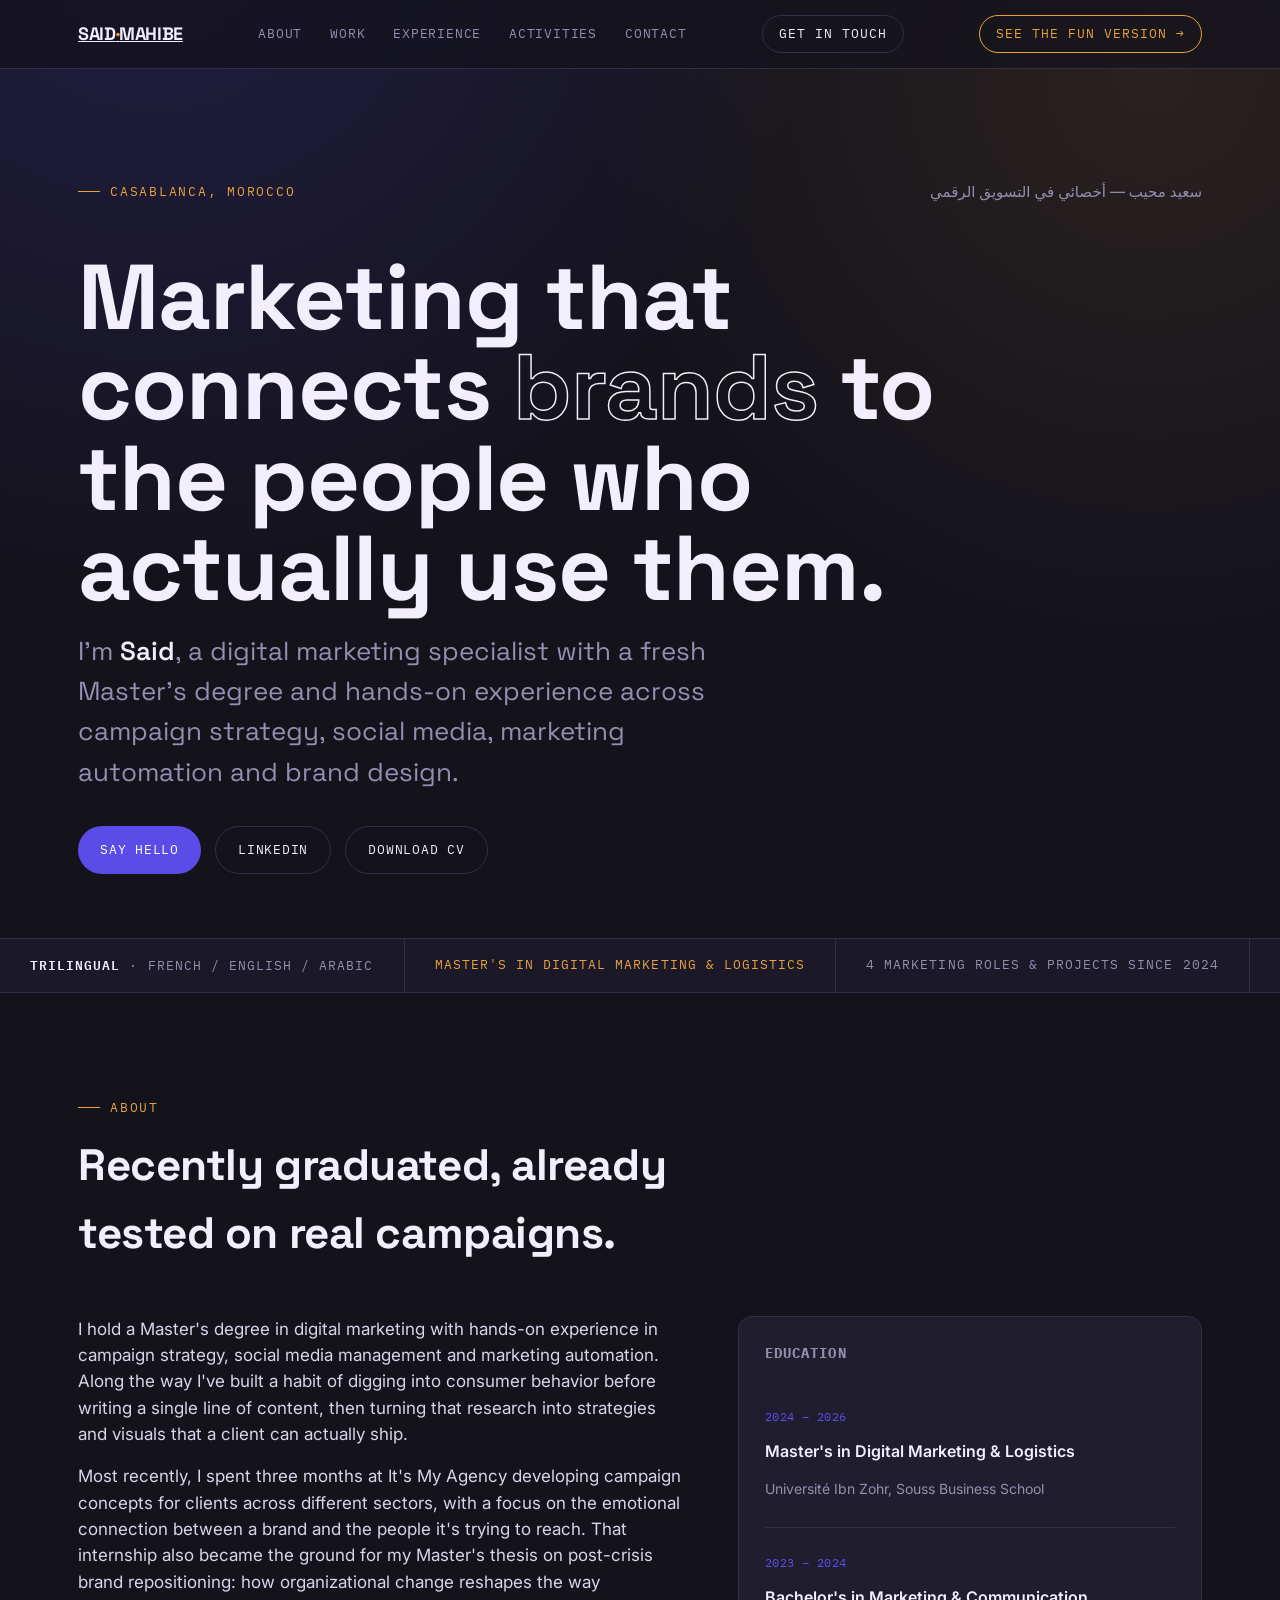
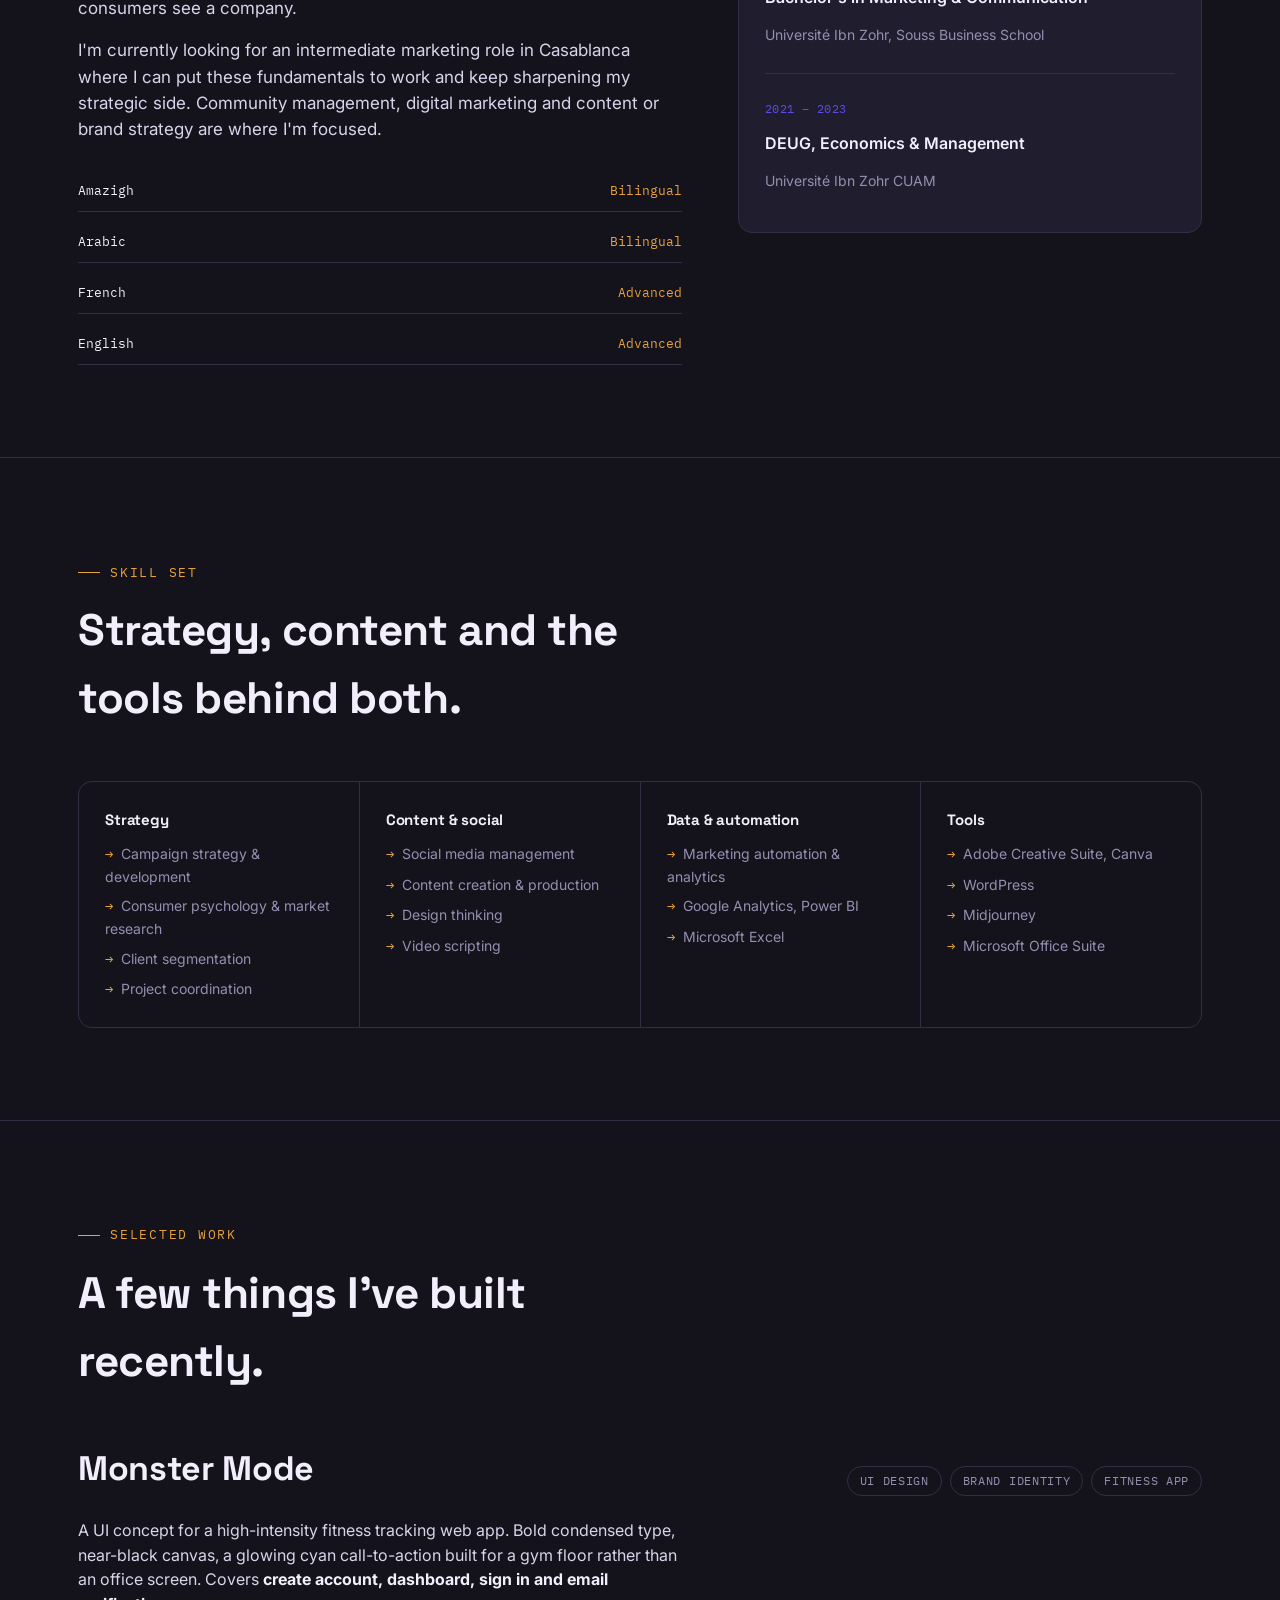
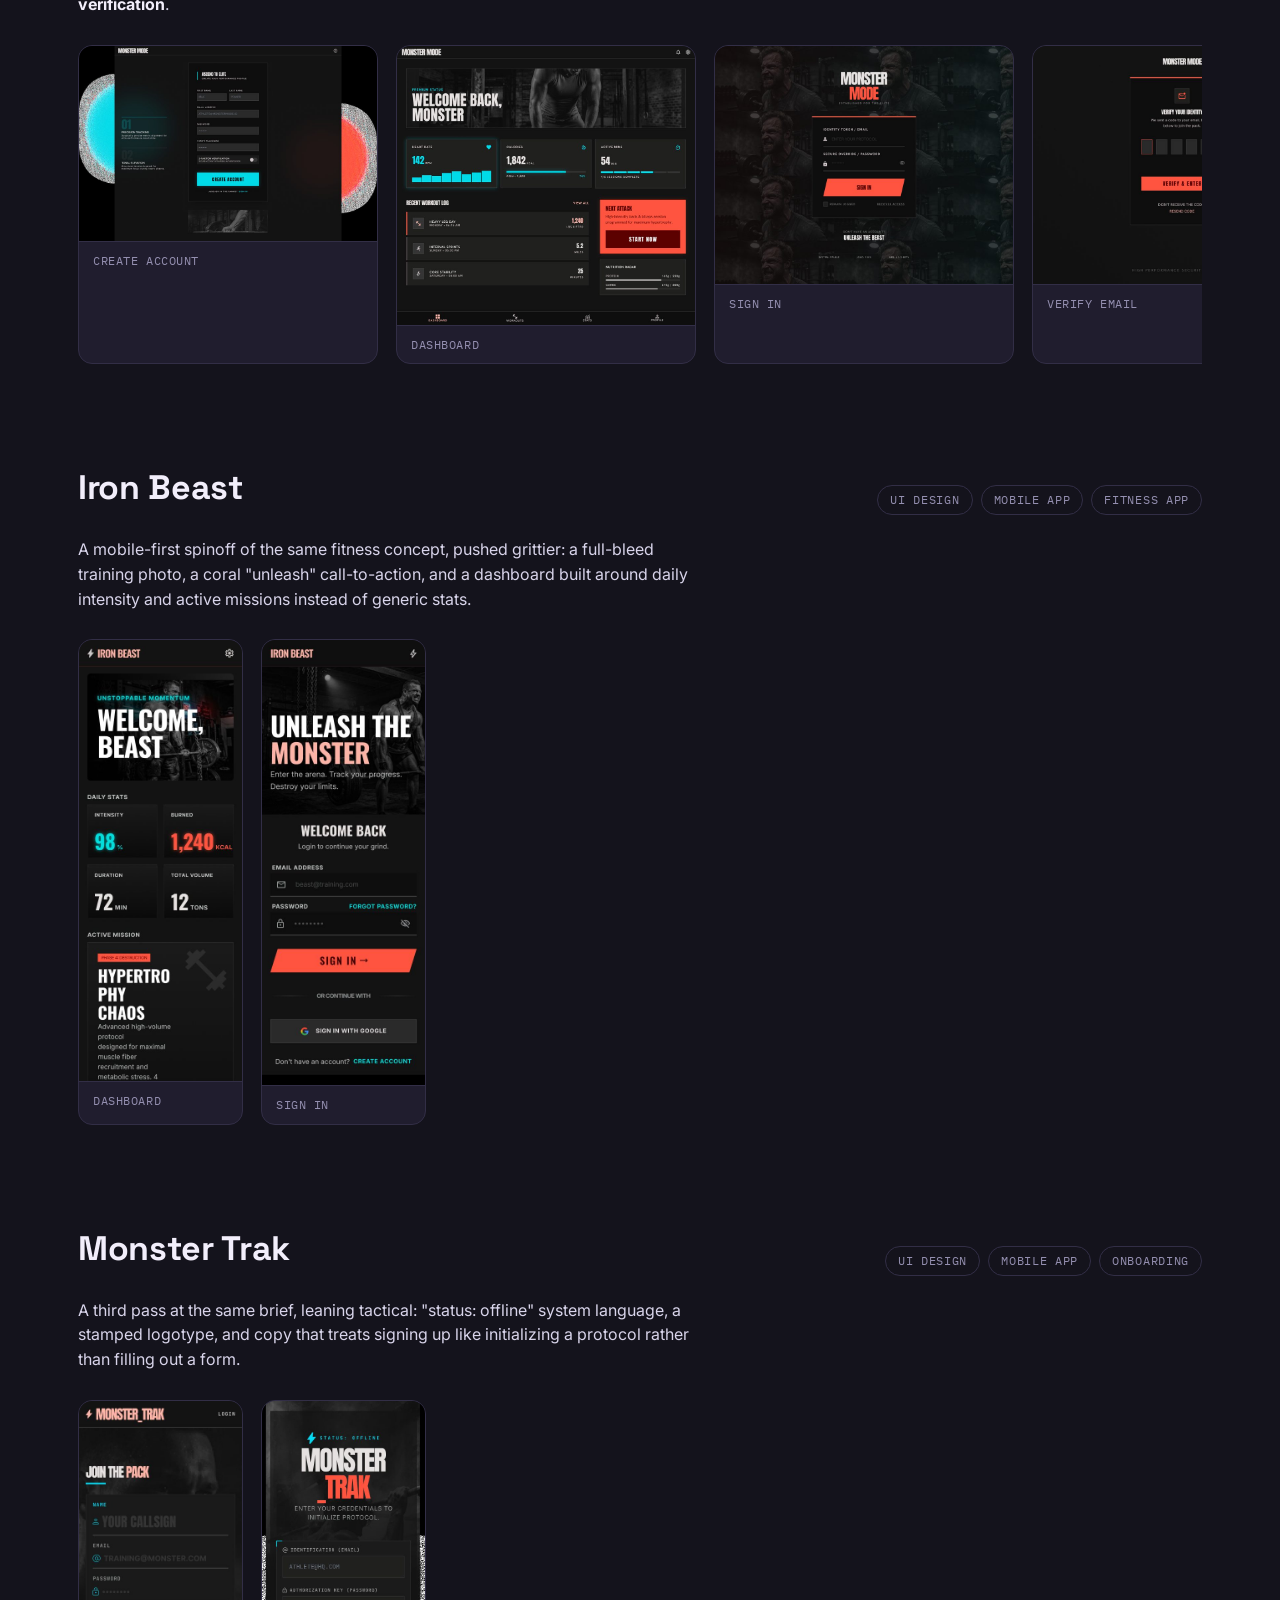
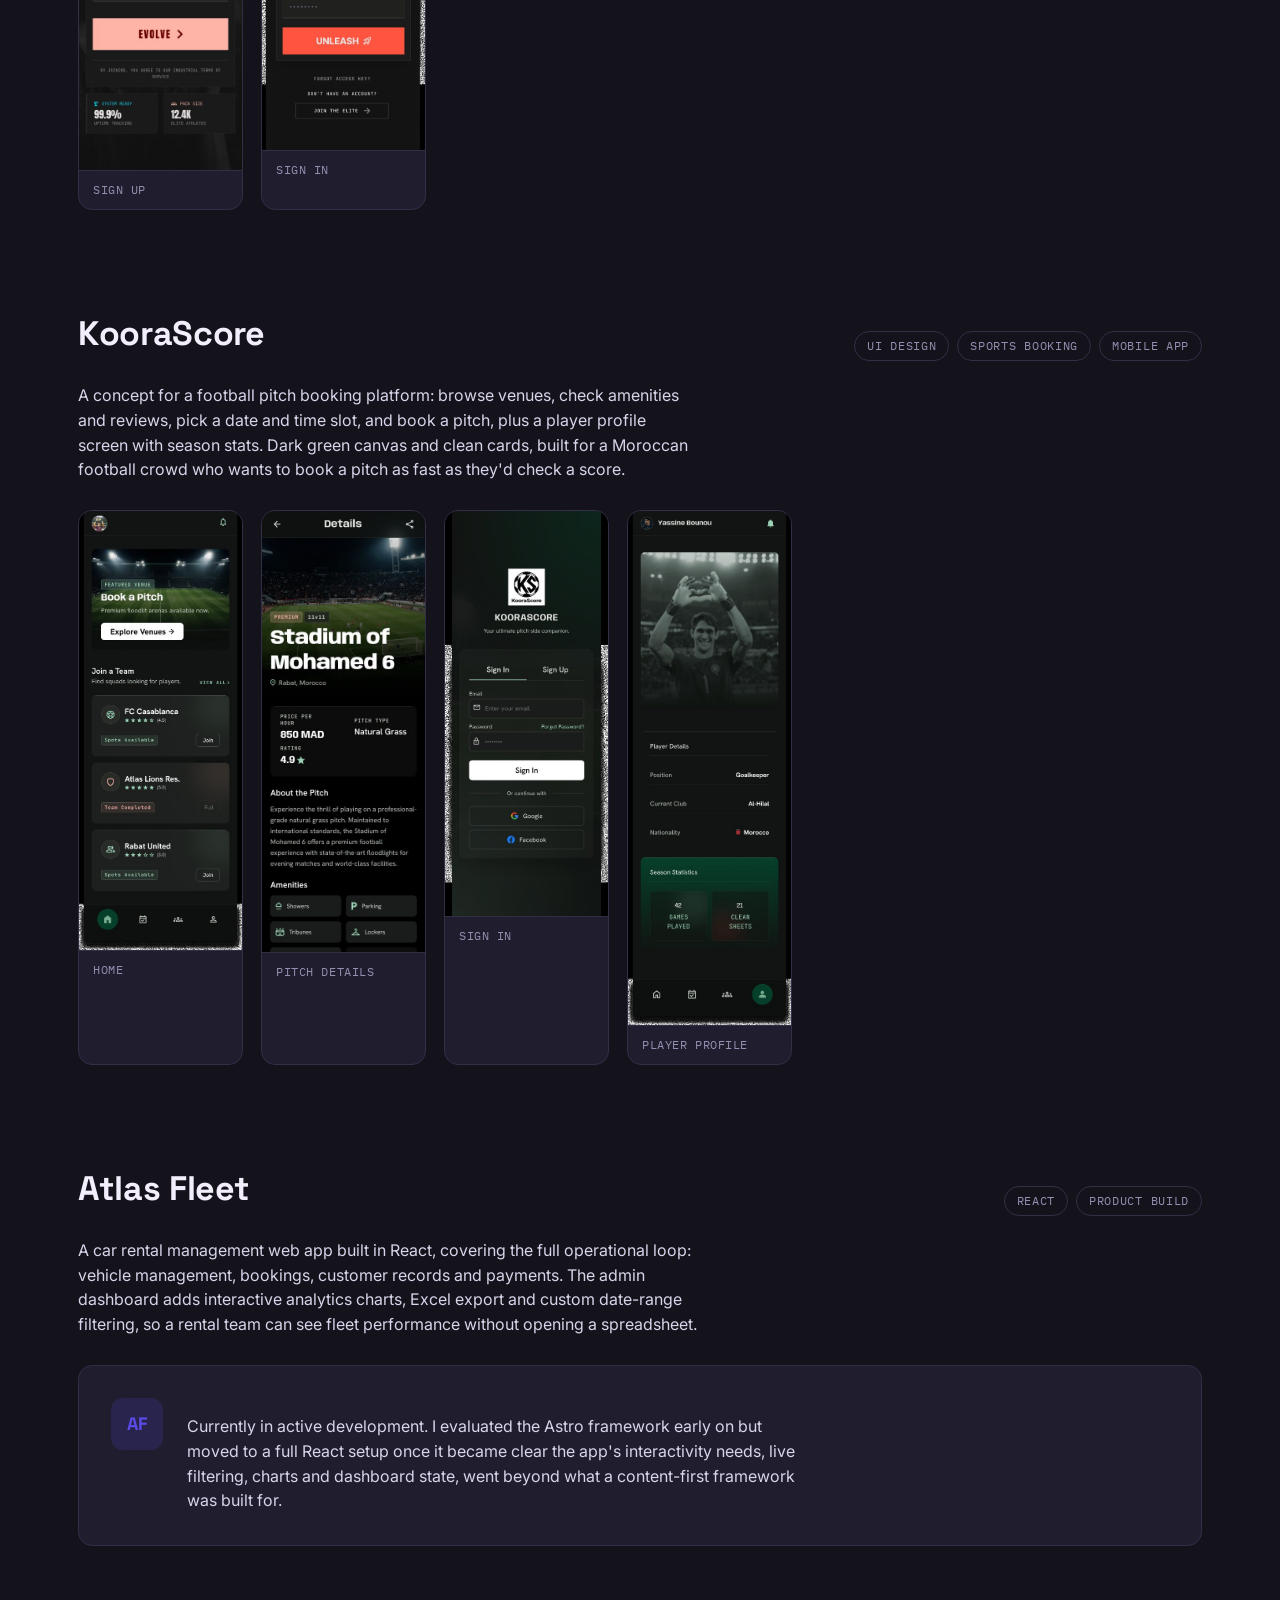
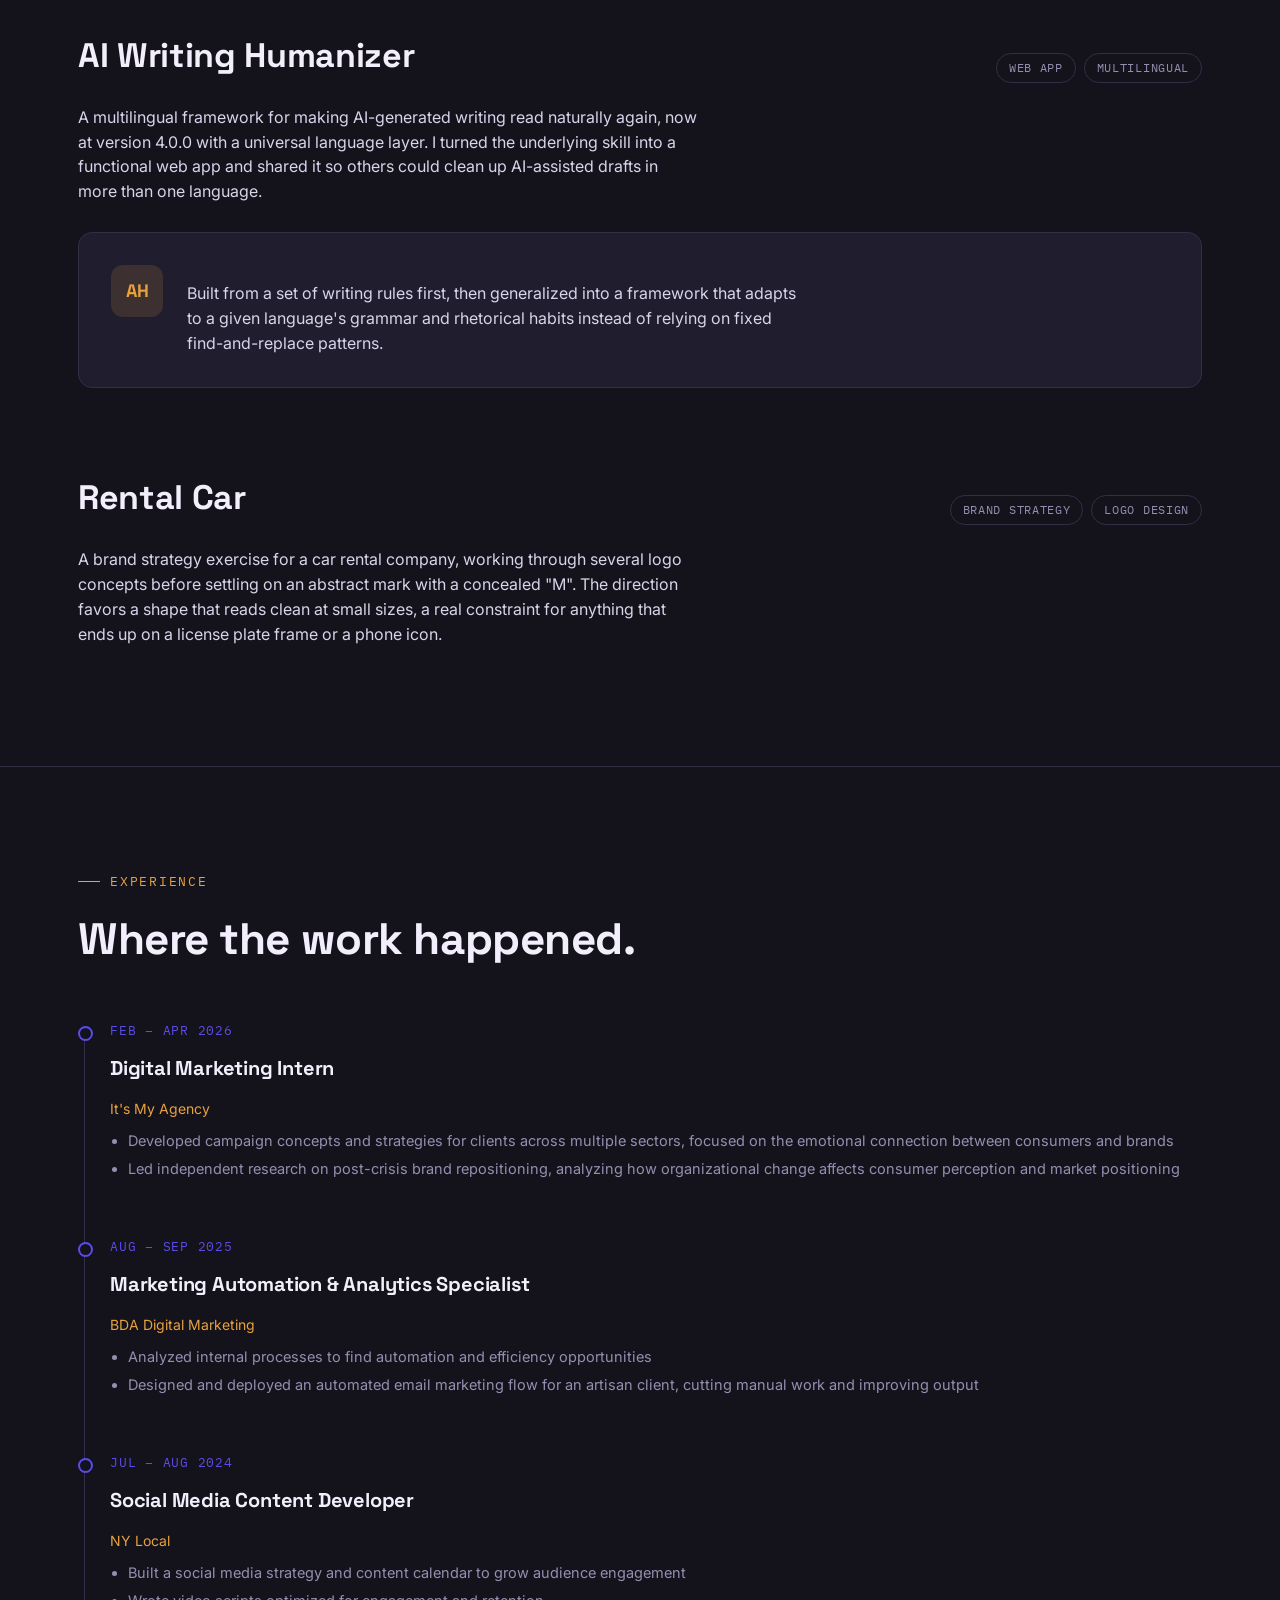
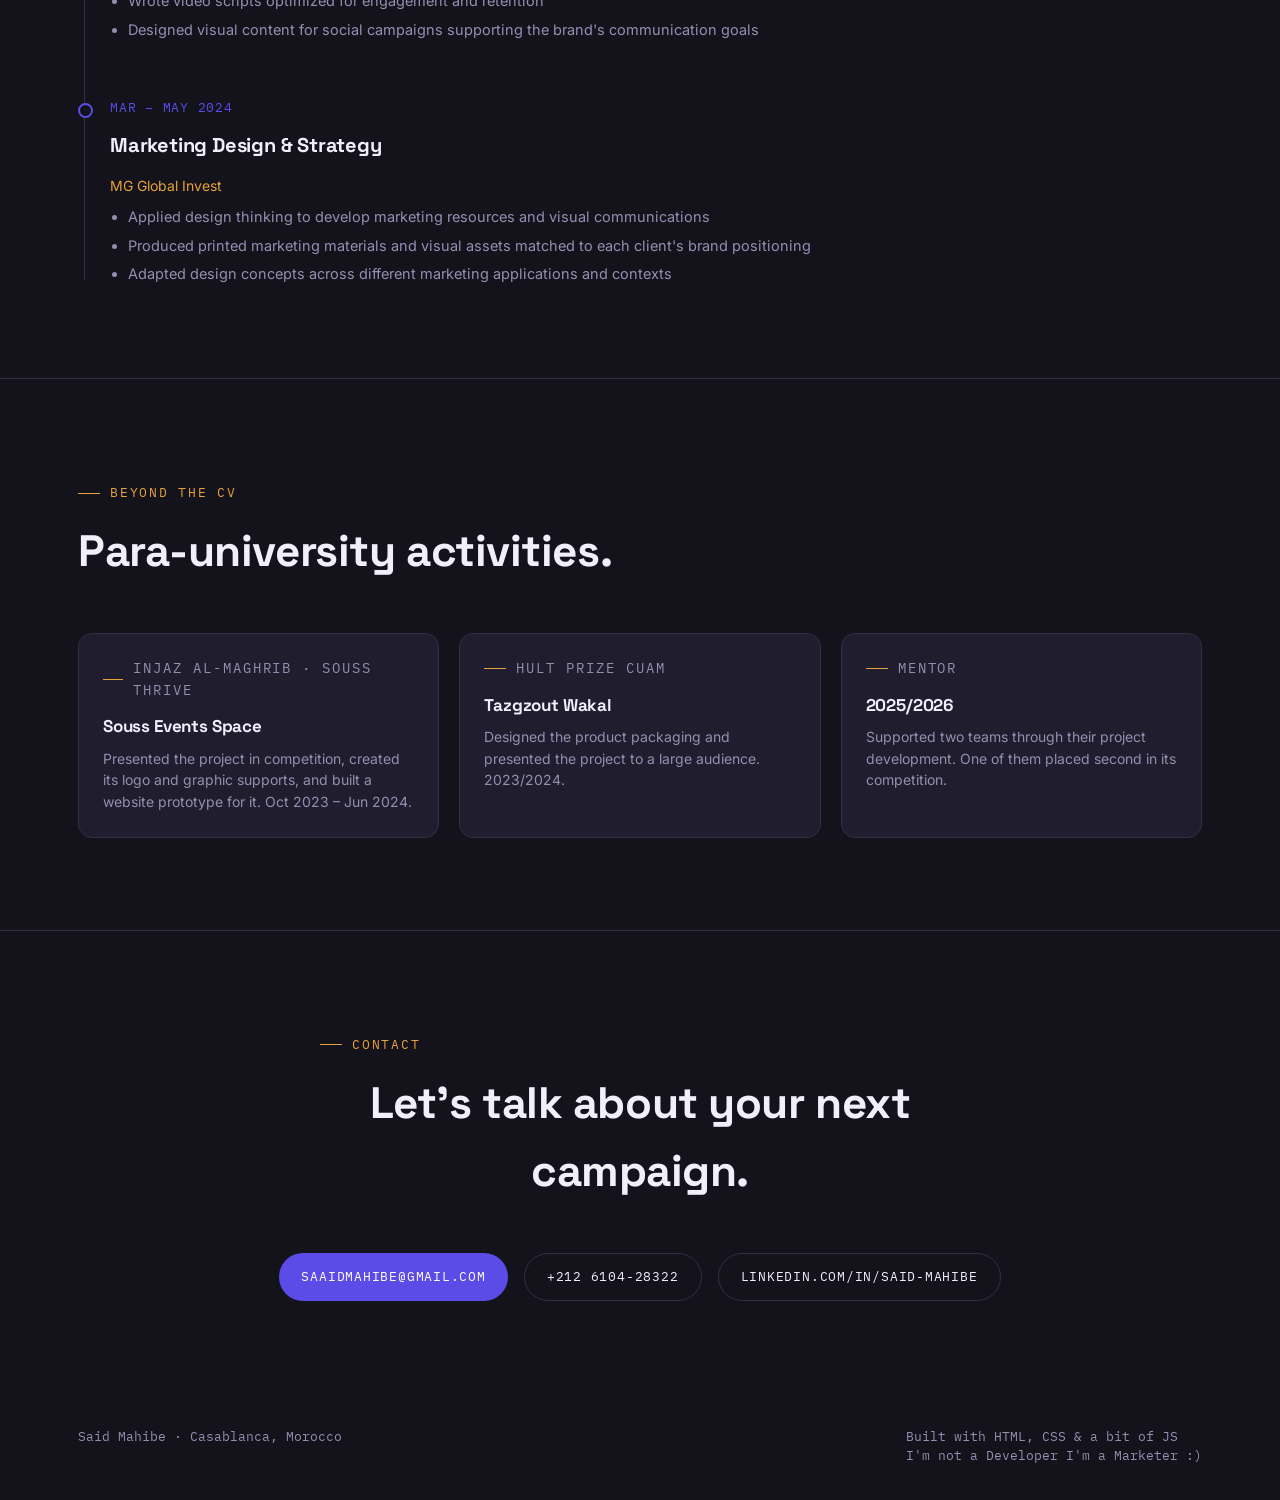
==== classic.html @ 46580983 "Add files via upload" ====
<!doctype html>
<html lang="en">
<head>
<meta charset="UTF-8" />
<meta name="viewport" content="width=device-width, initial-scale=1.0" />
<title>Said Mahibe — Digital Marketing Specialist</title>
<meta name="description" content="Portfolio of Said Mahibe, digital marketing specialist based in Casablanca, Morocco. Campaign strategy, social media, branding and UI design work." />
<link rel="preconnect" href="https://fonts.googleapis.com">
<link href="https://fonts.googleapis.com/css2?family=Space+Grotesk:wght@500;700&family=Inter:wght@400;500;600&family=IBM+Plex+Mono:wght@400;500&display=swap" rel="stylesheet">
<link rel="stylesheet" href="style.css" />
</head>
<body>

<nav class="nav">
  <div class="wrap">
    <a href="#top" class="nav-mark">SAID<span>·</span>MAHIBE</a>
    <ul class="nav-links">
      <li><a href="#about">About</a></li>
      <li><a href="#work">Work</a></li>
      <li><a href="#experience">Experience</a></li>
      <li><a href="#activities">Activities</a></li>
      <li><a href="#contact">Contact</a></li>
    </ul>
    <a class="nav-cta" href="mailto:saaidmahibe@gmail.com">Get in touch</a>
    <a class="nav-cta" href="index.html" style="border-color: var(--ochre); color: var(--ochre);">See the fun version →</a>
    <button class="nav-toggle" id="navToggle" aria-label="Toggle menu" aria-expanded="false">☰</button>
  </div>
  <ul class="nav-links-mobile" id="navMobile">
    <li><a href="#about">About</a></li>
    <li><a href="#work">Work</a></li>
    <li><a href="#experience">Experience</a></li>
    <li><a href="#activities">Activities</a></li>
    <li><a href="#contact">Contact</a></li>
    <li><a href="index.html">See the fun version →</a></li>
  </ul>
</nav>

<header class="hero" id="top">
  <div class="wrap">
    <div class="hero-eyebrow-row">
      <p class="eyebrow">Casablanca, Morocco</p>
      <p class="hero-arabic">سعيد محيب — أخصائي في التسويق الرقمي</p>
    </div>
    <h1>Marketing that connects <em>brands</em> to the people who actually use them.</h1>
    <p class="hero-role">I'm <strong>Said</strong>, a digital marketing specialist with a fresh Master's degree and hands-on experience across campaign strategy, social media, marketing automation and brand design.</p>
    <div class="hero-actions">
      <a class="btn btn-primary" href="mailto:saaidmahibe@gmail.com">Say hello</a>
      <a class="btn btn-ghost" href="https://linkedin.com/in/said-mahibe" target="_blank" rel="noopener">LinkedIn</a>
      <a class="btn btn-ghost" href="assets/CV said mahibe.pdf" target="_blank" rel="noopener">Download CV</a>
    </div>
  </div>
</header>

<div class="ticker" aria-hidden="true">
  <div class="ticker-track" id="tickerTrack">
    <span class="ticker-item"><b>Trilingual</b> · French / English / Arabic</span>
    <span class="ticker-item accent">Master's in Digital Marketing &amp; Logistics</span>
    <span class="ticker-item">4 marketing roles &amp; projects since 2024</span>
    <span class="ticker-item accent">Google Analytics · Power BI · Excel</span>
    <span class="ticker-item">Adobe Creative Suite · Canva · WordPress · Midjourney</span>
    <span class="ticker-item accent">Open to Community Manager &amp; Digital Marketing roles</span>
  </div>
</div>

<main>

  <section id="about">
    <div class="wrap">
      <div class="section-head">
        <p class="eyebrow">About</p>
        <h2>Recently graduated, already tested on real campaigns.</h2>
      </div>
      <div class="about-grid">
        <div class="about-text">
          <p>I hold a Master's degree in digital marketing with hands-on experience in campaign strategy, social media management and marketing automation. Along the way I've built a habit of digging into consumer behavior before writing a single line of content, then turning that research into strategies and visuals that a client can actually ship.</p>
          <p>Most recently, I spent three months at It's My Agency developing campaign concepts for clients across different sectors, with a focus on the emotional connection between a brand and the people it's trying to reach. That internship also became the ground for my Master's thesis on post-crisis brand repositioning: how organizational change reshapes the way consumers see a company.</p>
          <p>I'm currently looking for an intermediate marketing role in Casablanca where I can put these fundamentals to work and keep sharpening my strategic side. Community management, digital marketing and content or brand strategy are where I'm focused.</p>
          <ul class="lang-list">
            <li><span>Amazigh</span><span>Bilingual</span></li>
            <li><span>Arabic</span><span>Bilingual</span></li>
            <li><span>French</span><span>Advanced</span></li>
            <li><span>English</span><span>Advanced</span></li>
          </ul>
        </div>
        <div class="info-card">
          <h3>Education</h3>
          <div class="edu-item">
            <p class="edu-year">2024 – 2026</p>
            <p class="edu-degree">Master's in Digital Marketing &amp; Logistics</p>
            <p class="edu-school">Université Ibn Zohr, Souss Business School</p>
          </div>
          <div class="edu-item">
            <p class="edu-year">2023 – 2024</p>
            <p class="edu-degree">Bachelor's in Marketing &amp; Communication</p>
            <p class="edu-school">Université Ibn Zohr, Souss Business School</p>
          </div>
          <div class="edu-item">
            <p class="edu-year">2021 – 2023</p>
            <p class="edu-degree">DEUG, Economics &amp; Management</p>
            <p class="edu-school">Université Ibn Zohr CUAM</p>
          </div>
        </div>
      </div>
    </div>
  </section>

  <section id="skills">
    <div class="wrap">
      <div class="section-head">
        <p class="eyebrow">Skill set</p>
        <h2>Strategy, content and the tools behind both.</h2>
      </div>
      <div class="skills-grid">
        <div class="skill-card">
          <h3>Strategy</h3>
          <ul>
            <li>Campaign strategy &amp; development</li>
            <li>Consumer psychology &amp; market research</li>
            <li>Client segmentation</li>
            <li>Project coordination</li>
          </ul>
        </div>
        <div class="skill-card">
          <h3>Content &amp; social</h3>
          <ul>
            <li>Social media management</li>
            <li>Content creation &amp; production</li>
            <li>Design thinking</li>
            <li>Video scripting</li>
          </ul>
        </div>
        <div class="skill-card">
          <h3>Data &amp; automation</h3>
          <ul>
            <li>Marketing automation &amp; analytics</li>
            <li>Google Analytics, Power BI</li>
            <li>Microsoft Excel</li>
          </ul>
        </div>
        <div class="skill-card">
          <h3>Tools</h3>
          <ul>
            <li>Adobe Creative Suite, Canva</li>
            <li>WordPress</li>
            <li>Midjourney</li>
            <li>Microsoft Office Suite</li>
          </ul>
        </div>
      </div>
    </div>
  </section>

  <section id="work">
    <div class="wrap">
      <div class="section-head">
        <p class="eyebrow">Selected work</p>
        <h2>A few things I've built recently.</h2>
      </div>

      <div class="project">
        <div class="project-head">
          <h3 class="project-title">Monster Mode</h3>
          <div class="project-tags">
            <span class="tag">UI Design</span>
            <span class="tag">Brand Identity</span>
            <span class="tag">Fitness App</span>
          </div>
        </div>
        <p class="project-desc">A UI concept for a high-intensity fitness tracking web app. Bold condensed type, near-black canvas, a glowing cyan call-to-action built for a gym floor rather than an office screen. Covers <strong>create account, dashboard, sign in and email verification</strong>.</p>
        <div class="gallery">
          <figure class="desktop">
            <img src="assets/projects/monster-mode-create-account.jpg" alt="Monster Mode create account screen with a two-column form and cyan call-to-action button" loading="lazy" />
            <figcaption>Create account</figcaption>
          </figure>
          <figure class="desktop">
            <img src="assets/projects/monster-mode-dashboard.jpg" alt="Monster Mode dashboard with heart rate, calories and workout log widgets" loading="lazy" />
            <figcaption>Dashboard</figcaption>
          </figure>
          <figure class="desktop">
            <img src="assets/projects/monster-mode-sign-in.jpg" alt="Monster Mode sign in screen with a repeated portrait background and coral button" loading="lazy" />
            <figcaption>Sign in</figcaption>
          </figure>
          <figure class="desktop">
            <img src="assets/projects/monster-mode-verify-email.jpg" alt="Monster Mode email verification screen with a six digit code input" loading="lazy" />
            <figcaption>Verify email</figcaption>
          </figure>
        </div>
      </div>

      <div class="project">
        <div class="project-head">
          <h3 class="project-title">Iron Beast</h3>
          <div class="project-tags">
            <span class="tag">UI Design</span>
            <span class="tag">Mobile App</span>
            <span class="tag">Fitness App</span>
          </div>
        </div>
        <p class="project-desc">A mobile-first spinoff of the same fitness concept, pushed grittier: a full-bleed training photo, a coral "unleash" call-to-action, and a dashboard built around daily intensity and active missions instead of generic stats.</p>
        <div class="gallery">
          <figure class="mobile">
            <img src="assets/projects/iron-beast-dashboard.jpg" alt="Iron Beast mobile dashboard with daily stats and an active mission card" loading="lazy" />
            <figcaption>Dashboard</figcaption>
          </figure>
          <figure class="mobile">
            <img src="assets/projects/iron-beast-sign-in.jpg" alt="Iron Beast mobile sign in screen with a hero image and sign in with Google option" loading="lazy" />
            <figcaption>Sign in</figcaption>
          </figure>
        </div>
      </div>

      <div class="project">
        <div class="project-head">
          <h3 class="project-title">Monster Trak</h3>
          <div class="project-tags">
            <span class="tag">UI Design</span>
            <span class="tag">Mobile App</span>
            <span class="tag">Onboarding</span>
          </div>
        </div>
        <p class="project-desc">A third pass at the same brief, leaning tactical: "status: offline" system language, a stamped logotype, and copy that treats signing up like initializing a protocol rather than filling out a form.</p>
        <div class="gallery">
          <figure class="mobile">
            <img src="assets/projects/monster-trak-sign-up.jpg" alt="Monster Trak mobile sign up screen titled Join the Pack" loading="lazy" />
            <figcaption>Sign up</figcaption>
          </figure>
          <figure class="mobile">
            <img src="assets/projects/monster-trak-sign-in.jpg" alt="Monster Trak mobile sign in screen with a status offline label" loading="lazy" />
            <figcaption>Sign in</figcaption>
          </figure>
        </div>
      </div>

      <div class="project">
        <div class="project-head">
          <h3 class="project-title">KooraScore</h3>
          <div class="project-tags">
            <span class="tag">UI Design</span>
            <span class="tag">Sports Booking</span>
            <span class="tag">Mobile App</span>
          </div>
        </div>
        <p class="project-desc">A concept for a football pitch booking platform: browse venues, check amenities and reviews, pick a date and time slot, and book a pitch, plus a player profile screen with season stats. Dark green canvas and clean cards, built for a Moroccan football crowd who wants to book a pitch as fast as they'd check a score.</p>
        <div class="gallery">
          <figure class="mobile">
            <img src="assets/projects/koorascore-home.jpg" alt="KooraScore home screen with a featured venue banner and a list of teams to join" loading="lazy" />
            <figcaption>Home</figcaption>
          </figure>
          <figure class="mobile">
            <img src="assets/projects/koorascore-pitch-details.jpg" alt="KooraScore pitch details screen with amenities, time slots and player reviews" loading="lazy" />
            <figcaption>Pitch details</figcaption>
          </figure>
          <figure class="mobile">
            <img src="assets/projects/koorascore-sign-in.jpg" alt="KooraScore sign in screen with email, password and social login options" loading="lazy" />
            <figcaption>Sign in</figcaption>
          </figure>
          <figure class="mobile">
            <img src="assets/projects/koorascore-profile.jpg" alt="KooraScore player profile screen for Yassine Bounou with season statistics" loading="lazy" />
            <figcaption>Player profile</figcaption>
          </figure>
        </div>
      </div>

      <div class="project">
        <div class="project-head">
          <h3 class="project-title">Atlas Fleet</h3>
          <div class="project-tags">
            <span class="tag">React</span>
            <span class="tag">Product Build</span>
          </div>
        </div>
        <p class="project-desc">A car rental management web app built in React, covering the full operational loop: vehicle management, bookings, customer records and payments. The admin dashboard adds interactive analytics charts, Excel export and custom date-range filtering, so a rental team can see fleet performance without opening a spreadsheet.</p>
        <div class="project-simple">
          <div class="glyph" style="background: var(--blue-soft); color: var(--blue);">AF</div>
          <div>
            <p class="project-desc" style="margin-bottom: 0;">Currently in active development. I evaluated the Astro framework early on but moved to a full React setup once it became clear the app's interactivity needs, live filtering, charts and dashboard state, went beyond what a content-first framework was built for.</p>
          </div>
        </div>
      </div>

      <div class="project">
        <div class="project-head">
          <h3 class="project-title">AI Writing Humanizer</h3>
          <div class="project-tags">
            <span class="tag">Web App</span>
            <span class="tag">Multilingual</span>
          </div>
        </div>
        <p class="project-desc">A multilingual framework for making AI-generated writing read naturally again, now at version 4.0.0 with a universal language layer. I turned the underlying skill into a functional web app and shared it so others could clean up AI-assisted drafts in more than one language.</p>
        <div class="project-simple">
          <div class="glyph" style="background: var(--ochre-soft); color: var(--ochre);">AH</div>
          <div>
            <p class="project-desc" style="margin-bottom: 0;">Built from a set of writing rules first, then generalized into a framework that adapts to a given language's grammar and rhetorical habits instead of relying on fixed find-and-replace patterns.</p>
          </div>
        </div>
      </div>

      <div class="project">
        <div class="project-head">
          <h3 class="project-title">Rental Car</h3>
          <div class="project-tags">
            <span class="tag">Brand Strategy</span>
            <span class="tag">Logo Design</span>
          </div>
        </div>
        <p class="project-desc">A brand strategy exercise for a car rental company, working through several logo concepts before settling on an abstract mark with a concealed "M". The direction favors a shape that reads clean at small sizes, a real constraint for anything that ends up on a license plate frame or a phone icon.</p>
      </div>

    </div>
  </section>

  <section id="experience">
    <div class="wrap">
      <div class="section-head">
        <p class="eyebrow">Experience</p>
        <h2>Where the work happened.</h2>
      </div>
      <div class="timeline">

        <div class="timeline-item">
          <p class="timeline-date">Feb – Apr 2026</p>
          <h3 class="timeline-role">Digital Marketing Intern</h3>
          <p class="timeline-org">It's My Agency</p>
          <ul>
            <li>Developed campaign concepts and strategies for clients across multiple sectors, focused on the emotional connection between consumers and brands</li>
            <li>Led independent research on post-crisis brand repositioning, analyzing how organizational change affects consumer perception and market positioning</li>
          </ul>
        </div>

        <div class="timeline-item">
          <p class="timeline-date">Aug – Sep 2025</p>
          <h3 class="timeline-role">Marketing Automation &amp; Analytics Specialist</h3>
          <p class="timeline-org">BDA Digital Marketing</p>
          <ul>
            <li>Analyzed internal processes to find automation and efficiency opportunities</li>
            <li>Designed and deployed an automated email marketing flow for an artisan client, cutting manual work and improving output</li>
          </ul>
        </div>

        <div class="timeline-item">
          <p class="timeline-date">Jul – Aug 2024</p>
          <h3 class="timeline-role">Social Media Content Developer</h3>
          <p class="timeline-org">NY Local</p>
          <ul>
            <li>Built a social media strategy and content calendar to grow audience engagement</li>
            <li>Wrote video scripts optimized for engagement and retention</li>
            <li>Designed visual content for social campaigns supporting the brand's communication goals</li>
          </ul>
        </div>

        <div class="timeline-item">
          <p class="timeline-date">Mar – May 2024</p>
          <h3 class="timeline-role">Marketing Design &amp; Strategy</h3>
          <p class="timeline-org">MG Global Invest</p>
          <ul>
            <li>Applied design thinking to develop marketing resources and visual communications</li>
            <li>Produced printed marketing materials and visual assets matched to each client's brand positioning</li>
            <li>Adapted design concepts across different marketing applications and contexts</li>
          </ul>
        </div>

      </div>
    </div>
  </section>

  <section id="activities">
    <div class="wrap">
      <div class="section-head">
        <p class="eyebrow">Beyond the CV</p>
        <h2>Para-university activities.</h2>
      </div>
      <div class="activity-grid">
        <div class="activity-card">
          <p class="eyebrow">INJAZ Al-Maghrib · Souss Thrive</p>
          <h3>Souss Events Space</h3>
          <p>Presented the project in competition, created its logo and graphic supports, and built a website prototype for it. Oct 2023 – Jun 2024.</p>
        </div>
        <div class="activity-card">
          <p class="eyebrow">Hult Prize CUAM</p>
          <h3>Tazgzout Wakal</h3>
          <p>Designed the product packaging and presented the project to a large audience. 2023/2024.</p>
        </div>
        <div class="activity-card">
          <p class="eyebrow">Mentor</p>
          <h3>2025/2026</h3>
          <p>Supported two teams through their project development. One of them placed second in its competition.</p>
        </div>
      </div>
    </div>
  </section>

  <section id="contact" class="contact">
    <div class="wrap">
      <div class="section-head">
        <p class="eyebrow">Contact</p>
        <h2>Let's talk about your next campaign.</h2>
      </div>
      <div class="contact-links">
        <a class="btn btn-primary" href="mailto:saaidmahibe@gmail.com">saaidmahibe@gmail.com</a>
        <a class="btn btn-ghost" href="tel:+212610428322">+212 6104-28322</a>
        <a class="btn btn-ghost" href="https://linkedin.com/in/said-mahibe" target="_blank" rel="noopener">linkedin.com/in/said-mahibe</a>
      </div>
    </div>
  </section>

</main>

<footer>
  <div class="wrap" style="display:flex; justify-content:space-between; flex-wrap:wrap; gap:10px; width:100%;">
    <span>Said Mahibe · Casablanca, Morocco</span>
    <span>Built with HTML, CSS &amp; a bit of JS <br> I'm not a Developer I'm a Marketer :)</span>
  </div>
</footer>

<script src="script.js"></script>
</body>
</html>
---- style.css ----
/* ============================================================
   Said Mahibe — Portfolio
   Design tokens: ink background, Majorelle-blue + ochre accents,
   Space Grotesk display / Inter body / IBM Plex Mono utility
   ============================================================ */

:root {
  --ink: #14131c;
  --ink-soft: #1b1928;
  --surface: #201d2e;
  --surface-line: #322e46;
  --paper: #f2eefb;
  --muted: #948fb0;
  --blue: #5b4ce8;
  --blue-soft: rgba(91, 76, 232, 0.16);
  --ochre: #e8a23d;
  --ochre-soft: rgba(232, 162, 61, 0.14);
  --green: #59d9a8;

  --display: "Space Grotesk", "Archivo", sans-serif;
  --body: "Inter", system-ui, sans-serif;
  --mono: "IBM Plex Mono", ui-monospace, monospace;

  --max: 1180px;
  --radius: 14px;
}

* { box-sizing: border-box; }

@media (prefers-reduced-motion: reduce) {
  *, *::before, *::after {
    animation-duration: 0.01ms !important;
    animation-iteration-count: 1 !important;
    transition-duration: 0.01ms !important;
    scroll-behavior: auto !important;
  }
}

html { scroll-behavior: smooth; }

body {
  margin: 0;
  background: var(--ink);
  color: var(--paper);
  font-family: var(--body);
  line-height: 1.55;
  -webkit-font-smoothing: antialiased;
  background-image:
    radial-gradient(circle at 12% -10%, rgba(91,76,232,0.20), transparent 45%),
    radial-gradient(circle at 90% 8%, rgba(232,162,61,0.10), transparent 40%);
  background-attachment: fixed;
}

a { color: inherit; }

::selection { background: var(--blue); color: white; }

:focus-visible {
  outline: 2px solid var(--ochre);
  outline-offset: 3px;
  border-radius: 4px;
}

.wrap {
  max-width: var(--max);
  margin: 0 auto;
  padding: 0 28px;
}

.eyebrow {
  font-family: var(--mono);
  text-transform: uppercase;
  letter-spacing: 0.14em;
  font-size: 12.5px;
  color: var(--ochre);
  display: flex;
  align-items: center;
  gap: 10px;
}
.eyebrow::before {
  content: "";
  width: 22px;
  height: 1px;
  background: var(--ochre);
  display: inline-block;
}

h1, h2, h3 {
  font-family: var(--display);
  font-weight: 700;
  letter-spacing: -0.01em;
  margin: 0;
}

/* ---------------- nav ---------------- */

.nav {
  position: sticky;
  top: 0;
  z-index: 40;
  backdrop-filter: blur(10px);
  background: rgba(20, 19, 28, 0.72);
  border-bottom: 1px solid var(--surface-line);
}
.nav .wrap {
  display: flex;
  align-items: center;
  justify-content: space-between;
  height: 68px;
}
.nav-mark {
  font-family: var(--display);
  font-weight: 700;
  font-size: 18px;
  letter-spacing: -0.02em;
}
.nav-mark span { color: var(--ochre); }
.nav-links {
  display: flex;
  gap: 28px;
  list-style: none;
  margin: 0;
  padding: 0;
  font-family: var(--mono);
  font-size: 13px;
  text-transform: uppercase;
  letter-spacing: 0.06em;
}
.nav-links a {
  text-decoration: none;
  color: var(--muted);
  transition: color 0.2s ease;
}
.nav-links a:hover { color: var(--paper); }
.nav-cta {
  font-family: var(--mono);
  font-size: 12.5px;
  text-transform: uppercase;
  letter-spacing: 0.08em;
  text-decoration: none;
  border: 1px solid var(--surface-line);
  padding: 8px 16px;
  border-radius: 100px;
  color: var(--paper);
  transition: border-color 0.2s ease, background 0.2s ease;
  white-space: nowrap;
}
.nav-cta:hover { border-color: var(--blue); background: var(--blue-soft); }

.nav-toggle {
  display: none;
  background: none;
  border: 1px solid var(--surface-line);
  border-radius: 8px;
  width: 40px;
  height: 40px;
  color: var(--paper);
  font-size: 18px;
}

.nav-links-mobile {
  display: none;
  list-style: none;
  margin: 0;
  padding: 0 28px 18px;
  flex-direction: column;
  gap: 4px;
  font-family: var(--mono);
  font-size: 14px;
  text-transform: uppercase;
  letter-spacing: 0.06em;
}
.nav-links-mobile.open { display: flex; }
.nav-links-mobile a {
  text-decoration: none;
  color: var(--muted);
  padding: 10px 0;
  border-top: 1px solid var(--surface-line);
  display: block;
}
.nav-links-mobile a:hover { color: var(--paper); }

/* ---------------- hero ---------------- */

.hero {
  padding: 96px 0 64px;
  border-bottom: 1px solid var(--surface-line);
}
.hero-eyebrow-row {
  display: flex;
  align-items: center;
  justify-content: space-between;
  flex-wrap: wrap;
  gap: 12px;
  margin-bottom: 34px;
}
.hero-arabic {
  font-family: var(--body);
  font-size: 15px;
  color: var(--muted);
  direction: rtl;
}
.hero h1 {
  font-size: clamp(44px, 8vw, 92px);
  line-height: 0.98;
  max-width: 16ch;
}
.hero h1 em {
  font-style: normal;
  color: transparent;
  -webkit-text-stroke: 1.5px var(--paper);
}
.hero-role {
  font-family: var(--display);
  font-size: clamp(18px, 2.4vw, 26px);
  color: var(--muted);
  margin-top: 18px;
  max-width: 40ch;
}
.hero-role strong { color: var(--paper); font-weight: 600; }

.hero-actions {
  display: flex;
  gap: 14px;
  flex-wrap: wrap;
  margin-top: 34px;
}
.btn {
  font-family: var(--mono);
  font-size: 13px;
  text-transform: uppercase;
  letter-spacing: 0.06em;
  text-decoration: none;
  padding: 13px 22px;
  border-radius: 100px;
  display: inline-flex;
  align-items: center;
  gap: 8px;
  transition: transform 0.18s ease, box-shadow 0.18s ease, background 0.18s ease;
}
.btn-primary {
  background: var(--blue);
  color: white;
}
.btn-primary:hover { transform: translateY(-2px); box-shadow: 0 10px 24px rgba(91,76,232,0.35); }
.btn-ghost {
  border: 1px solid var(--surface-line);
  color: var(--paper);
}
.btn-ghost:hover { border-color: var(--ochre); color: var(--ochre); transform: translateY(-2px); }

/* ---------------- metrics ticker (signature element) ---------------- */

.ticker {
  border-bottom: 1px solid var(--surface-line);
  background: var(--ink-soft);
  overflow: hidden;
}
.ticker-track {
  display: flex;
  width: max-content;
  animation: scroll 32s linear infinite;
}
.ticker:hover .ticker-track { animation-play-state: paused; }
@keyframes scroll {
  from { transform: translateX(0); }
  to { transform: translateX(-50%); }
}
.ticker-item {
  font-family: var(--mono);
  font-size: 13px;
  text-transform: uppercase;
  letter-spacing: 0.08em;
  color: var(--muted);
  padding: 16px 30px;
  border-right: 1px solid var(--surface-line);
  white-space: nowrap;
}
.ticker-item b { color: var(--paper); font-weight: 600; }
.ticker-item.accent { color: var(--ochre); }

/* ---------------- sections ---------------- */

section { padding: 92px 0; border-bottom: 1px solid var(--surface-line); }
section:last-of-type { border-bottom: none; }

.section-head { margin-bottom: 48px; max-width: 640px; }
.section-head h2 {
  font-size: clamp(30px, 4vw, 44px);
  margin-top: 14px;
}

/* ---------------- about ---------------- */

.about-grid {
  display: grid;
  grid-template-columns: 1.3fr 1fr;
  gap: 56px;
  align-items: start;
}
.about-text p {
  font-size: 17px;
  color: #d8d4ea;
  margin: 0 0 16px;
}
.lang-list {
  list-style: none;
  margin: 28px 0 0;
  padding: 0;
  display: grid;
  gap: 10px;
}
.lang-list li {
  display: flex;
  justify-content: space-between;
  font-family: var(--mono);
  font-size: 13px;
  padding: 10px 0;
  border-bottom: 1px solid var(--surface-line);
}
.lang-list span:last-child { color: var(--ochre); }

.info-card {
  background: var(--surface);
  border: 1px solid var(--surface-line);
  border-radius: var(--radius);
  padding: 26px;
}
.info-card h3 {
  font-size: 14px;
  font-family: var(--mono);
  text-transform: uppercase;
  letter-spacing: 0.08em;
  color: var(--muted);
  margin-bottom: 18px;
}
.edu-item { padding: 14px 0; border-bottom: 1px solid var(--surface-line); }
.edu-item:last-child { border-bottom: none; padding-bottom: 0; }
.edu-item:first-child { padding-top: 0; }
.edu-year { font-family: var(--mono); font-size: 12px; color: var(--blue); letter-spacing: 0.04em; }
.edu-degree { font-weight: 600; margin: 4px 0 2px; }
.edu-school { color: var(--muted); font-size: 14px; }

/* ---------------- skills ---------------- */

.skills-grid {
  display: grid;
  grid-template-columns: repeat(auto-fit, minmax(240px, 1fr));
  gap: 1px;
  background: var(--surface-line);
  border: 1px solid var(--surface-line);
  border-radius: var(--radius);
  overflow: hidden;
}
.skill-card {
  background: var(--ink);
  padding: 26px;
}
.skill-card h3 {
  font-size: 15px;
  margin-bottom: 12px;
}
.skill-card ul {
  list-style: none;
  margin: 0;
  padding: 0;
  font-size: 14px;
  color: var(--muted);
  display: grid;
  gap: 8px;
}
.skill-card ul li::before {
  content: "→ ";
  color: var(--ochre);
  font-family: var(--mono);
}

/* ---------------- work / projects ---------------- */

.project {
  margin-bottom: 84px;
}
.project:last-child { margin-bottom: 0; }
.project-head {
  display: flex;
  justify-content: space-between;
  align-items: flex-end;
  flex-wrap: wrap;
  gap: 16px;
  margin-bottom: 22px;
}
.project-title { font-size: clamp(24px, 3.2vw, 34px); }
.project-tags {
  display: flex;
  gap: 8px;
  flex-wrap: wrap;
}
.tag {
  font-family: var(--mono);
  font-size: 11.5px;
  text-transform: uppercase;
  letter-spacing: 0.06em;
  padding: 5px 12px;
  border-radius: 100px;
  border: 1px solid var(--surface-line);
  color: var(--muted);
}
.project-desc {
  max-width: 62ch;
  color: #d8d4ea;
  margin-bottom: 28px;
}
.project-desc strong { color: var(--paper); }

.gallery {
  display: flex;
  gap: 18px;
  overflow-x: auto;
  padding-bottom: 14px;
  scroll-snap-type: x proximity;
}
.gallery::-webkit-scrollbar { height: 8px; }
.gallery::-webkit-scrollbar-thumb { background: var(--surface-line); border-radius: 100px; }
.gallery figure {
  margin: 0;
  flex: 0 0 auto;
  scroll-snap-align: start;
  background: var(--surface);
  border: 1px solid var(--surface-line);
  border-radius: var(--radius);
  overflow: hidden;
}
.gallery figure.desktop { width: 300px; }
.gallery figure.mobile { width: 165px; }
.gallery img { display: block; width: 100%; height: auto; }
.gallery figcaption {
  font-family: var(--mono);
  font-size: 11.5px;
  text-transform: uppercase;
  letter-spacing: 0.05em;
  color: var(--muted);
  padding: 10px 14px;
  border-top: 1px solid var(--surface-line);
}

.project-simple {
  background: var(--surface);
  border: 1px solid var(--surface-line);
  border-radius: var(--radius);
  padding: 32px;
  display: grid;
  grid-template-columns: auto 1fr;
  gap: 24px;
  align-items: start;
}
.project-simple .glyph {
  width: 52px;
  height: 52px;
  border-radius: 12px;
  display: flex;
  align-items: center;
  justify-content: center;
  font-family: var(--display);
  font-weight: 700;
  font-size: 18px;
  flex-shrink: 0;
}

/* ---------------- experience ---------------- */

.timeline { position: relative; padding-left: 32px; }
.timeline::before {
  content: "";
  position: absolute;
  left: 6px;
  top: 6px;
  bottom: 6px;
  width: 1px;
  background: var(--surface-line);
}
.timeline-item { position: relative; padding-bottom: 44px; }
.timeline-item:last-child { padding-bottom: 0; }
.timeline-item::before {
  content: "";
  position: absolute;
  left: -32px;
  top: 5px;
  width: 11px;
  height: 11px;
  border-radius: 50%;
  background: var(--ink);
  border: 2px solid var(--blue);
}
.timeline-date {
  font-family: var(--mono);
  font-size: 12.5px;
  color: var(--blue);
  text-transform: uppercase;
  letter-spacing: 0.06em;
}
.timeline-role {
  font-family: var(--display);
  font-size: 20px;
  margin: 6px 0 2px;
}
.timeline-org { color: var(--ochre); font-size: 14px; margin-bottom: 10px; }
.timeline-item ul {
  margin: 0;
  padding-left: 18px;
  color: var(--muted);
  font-size: 14.5px;
  display: grid;
  gap: 6px;
}

/* ---------------- activities ---------------- */

.activity-grid {
  display: grid;
  grid-template-columns: repeat(auto-fit, minmax(280px, 1fr));
  gap: 20px;
}
.activity-card {
  background: var(--surface);
  border: 1px solid var(--surface-line);
  border-radius: var(--radius);
  padding: 24px;
}
.activity-card .eyebrow { margin-bottom: 12px; }
.activity-card h3 { font-size: 17px; margin-bottom: 8px; }
.activity-card p { color: var(--muted); font-size: 14px; margin: 0; }

/* ---------------- contact / footer ---------------- */

.contact { text-align: center; }
.contact .section-head { margin-left: auto; margin-right: auto; text-align: center; }
.contact-links {
  display: flex;
  justify-content: center;
  gap: 16px;
  flex-wrap: wrap;
  margin-top: 36px;
}

footer {
  padding: 34px 0;
  font-family: var(--mono);
  font-size: 12.5px;
  color: var(--muted);
  display: flex;
  justify-content: space-between;
  flex-wrap: wrap;
  gap: 10px;
}

/* ---------------- responsive ---------------- */

@media (max-width: 860px) {
  .nav-links { display: none; }
  .nav-toggle { display: block; }
  .nav-cta { display: none; }
  .about-grid { grid-template-columns: 1fr; }
  .project-simple { grid-template-columns: 1fr; }
}

@media (max-width: 560px) {
  .hero { padding: 76px 0 48px; }
  section { padding: 64px 0; }
  .wrap { padding: 0 20px; }
}
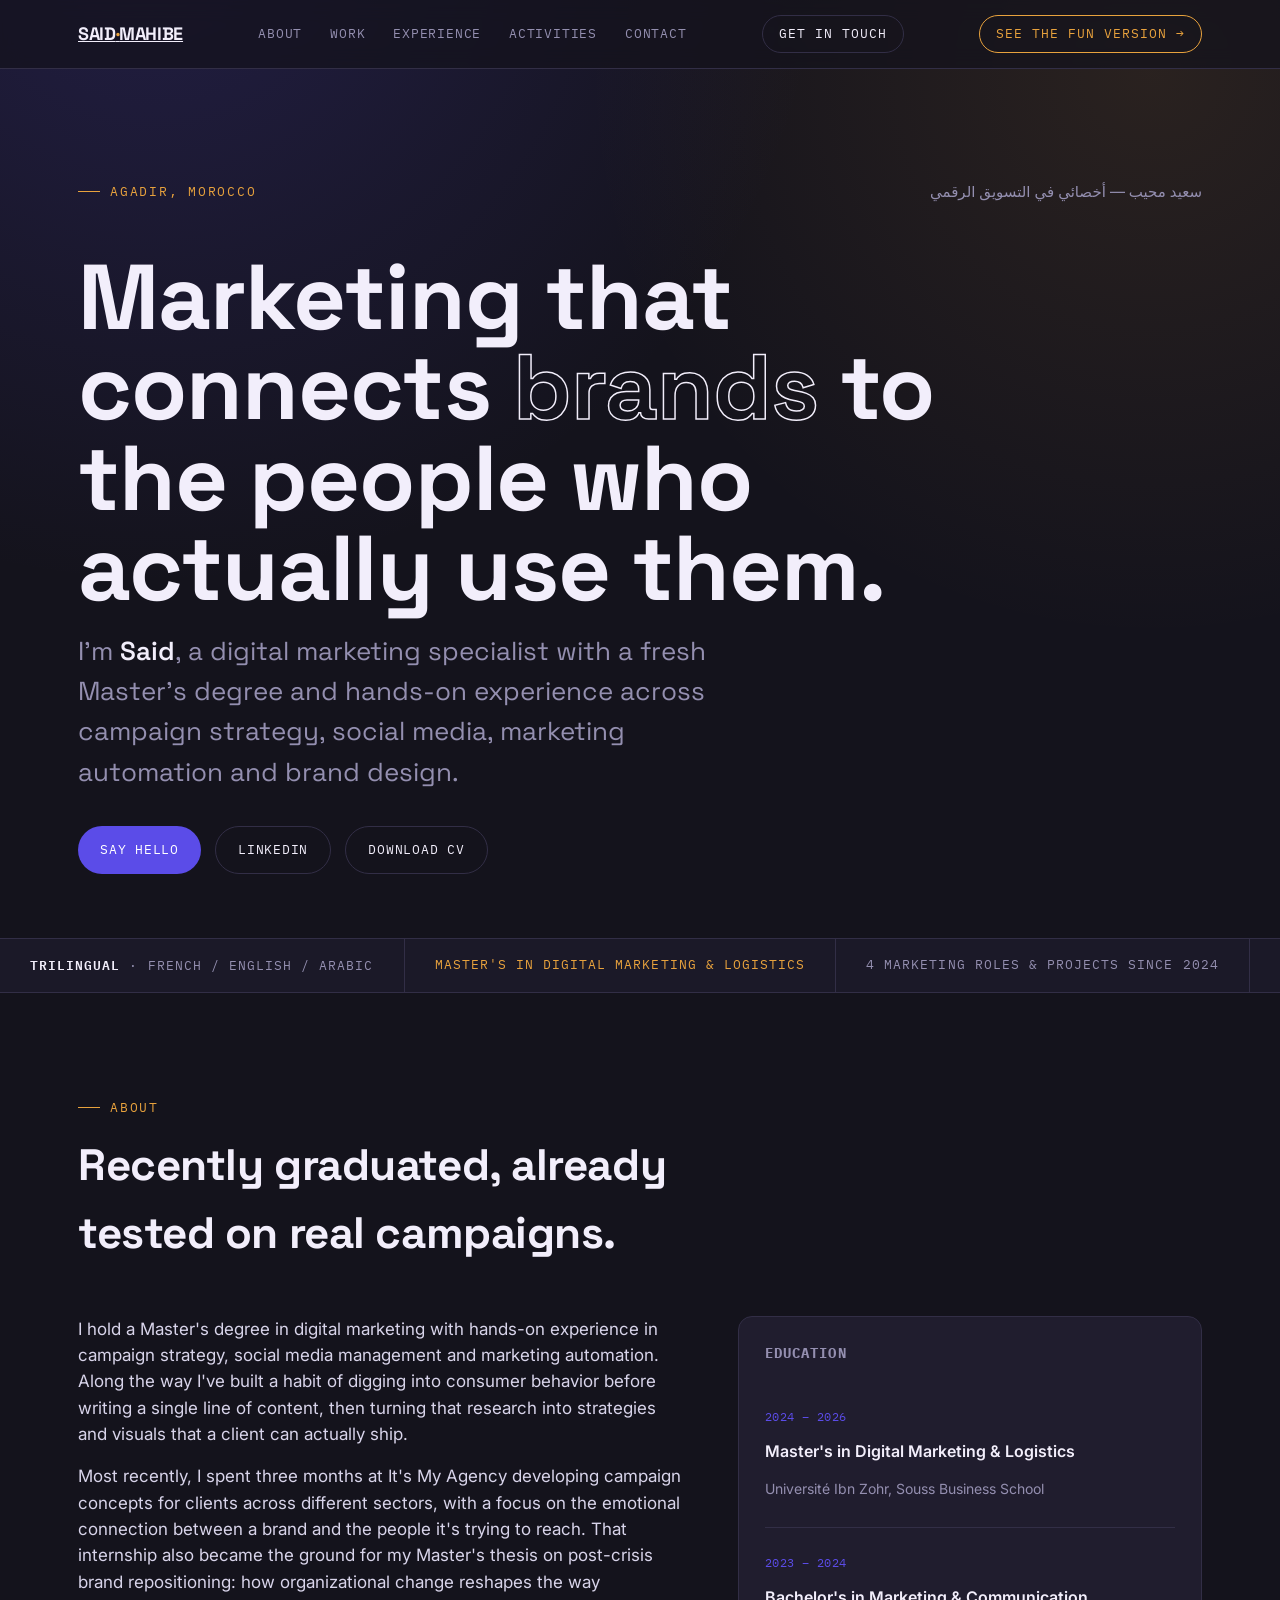
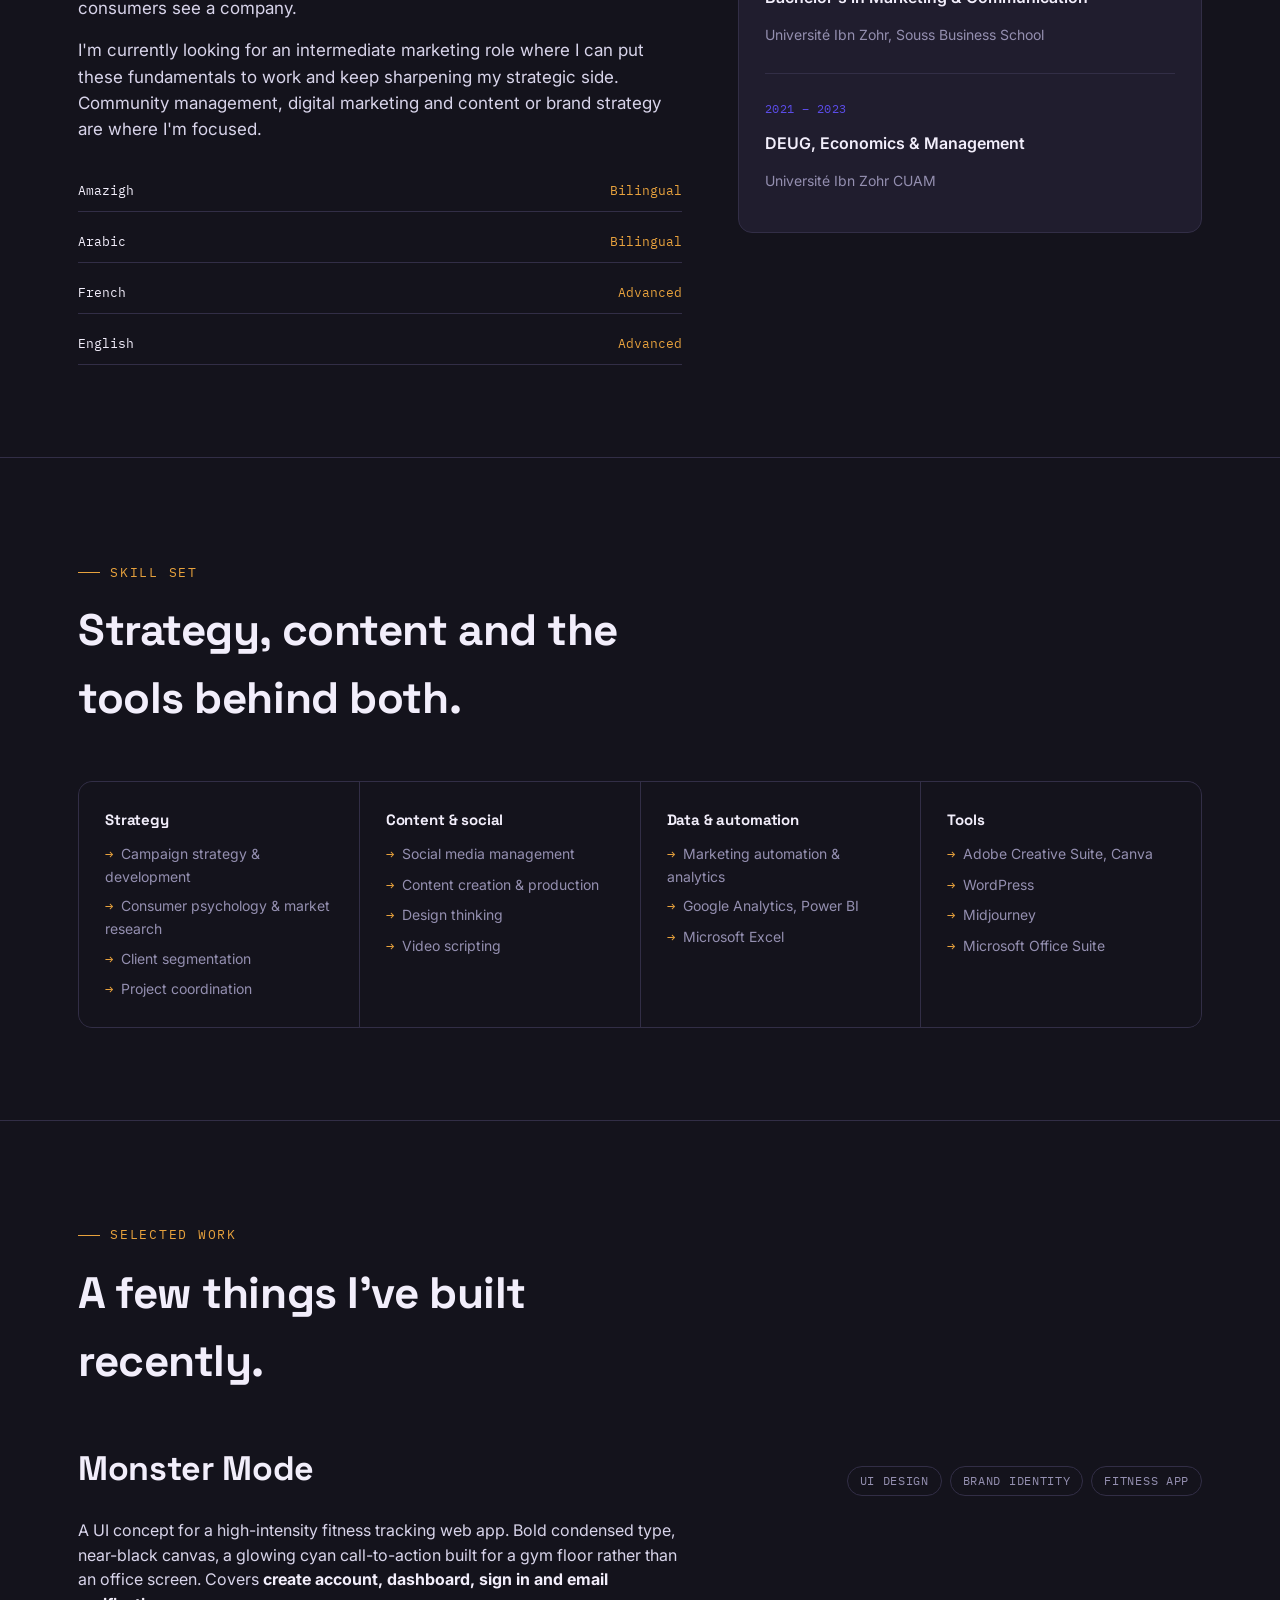
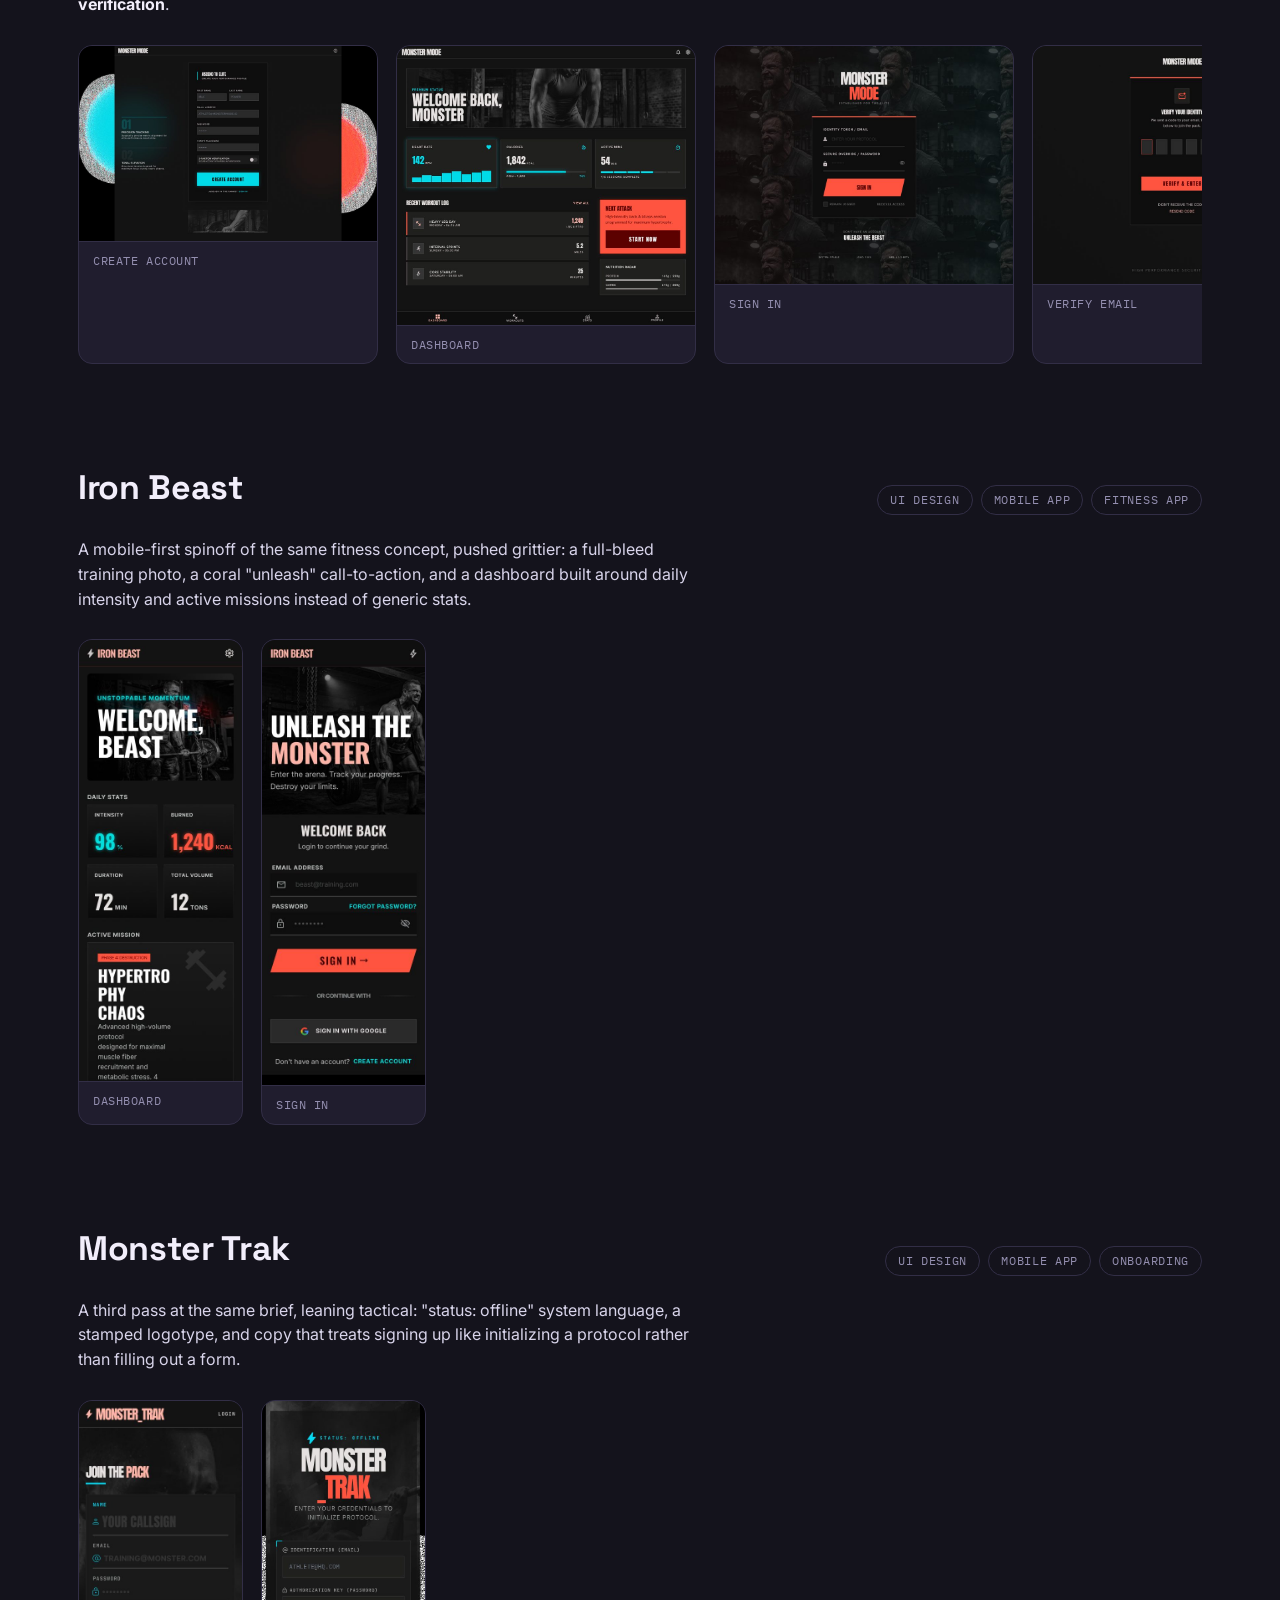
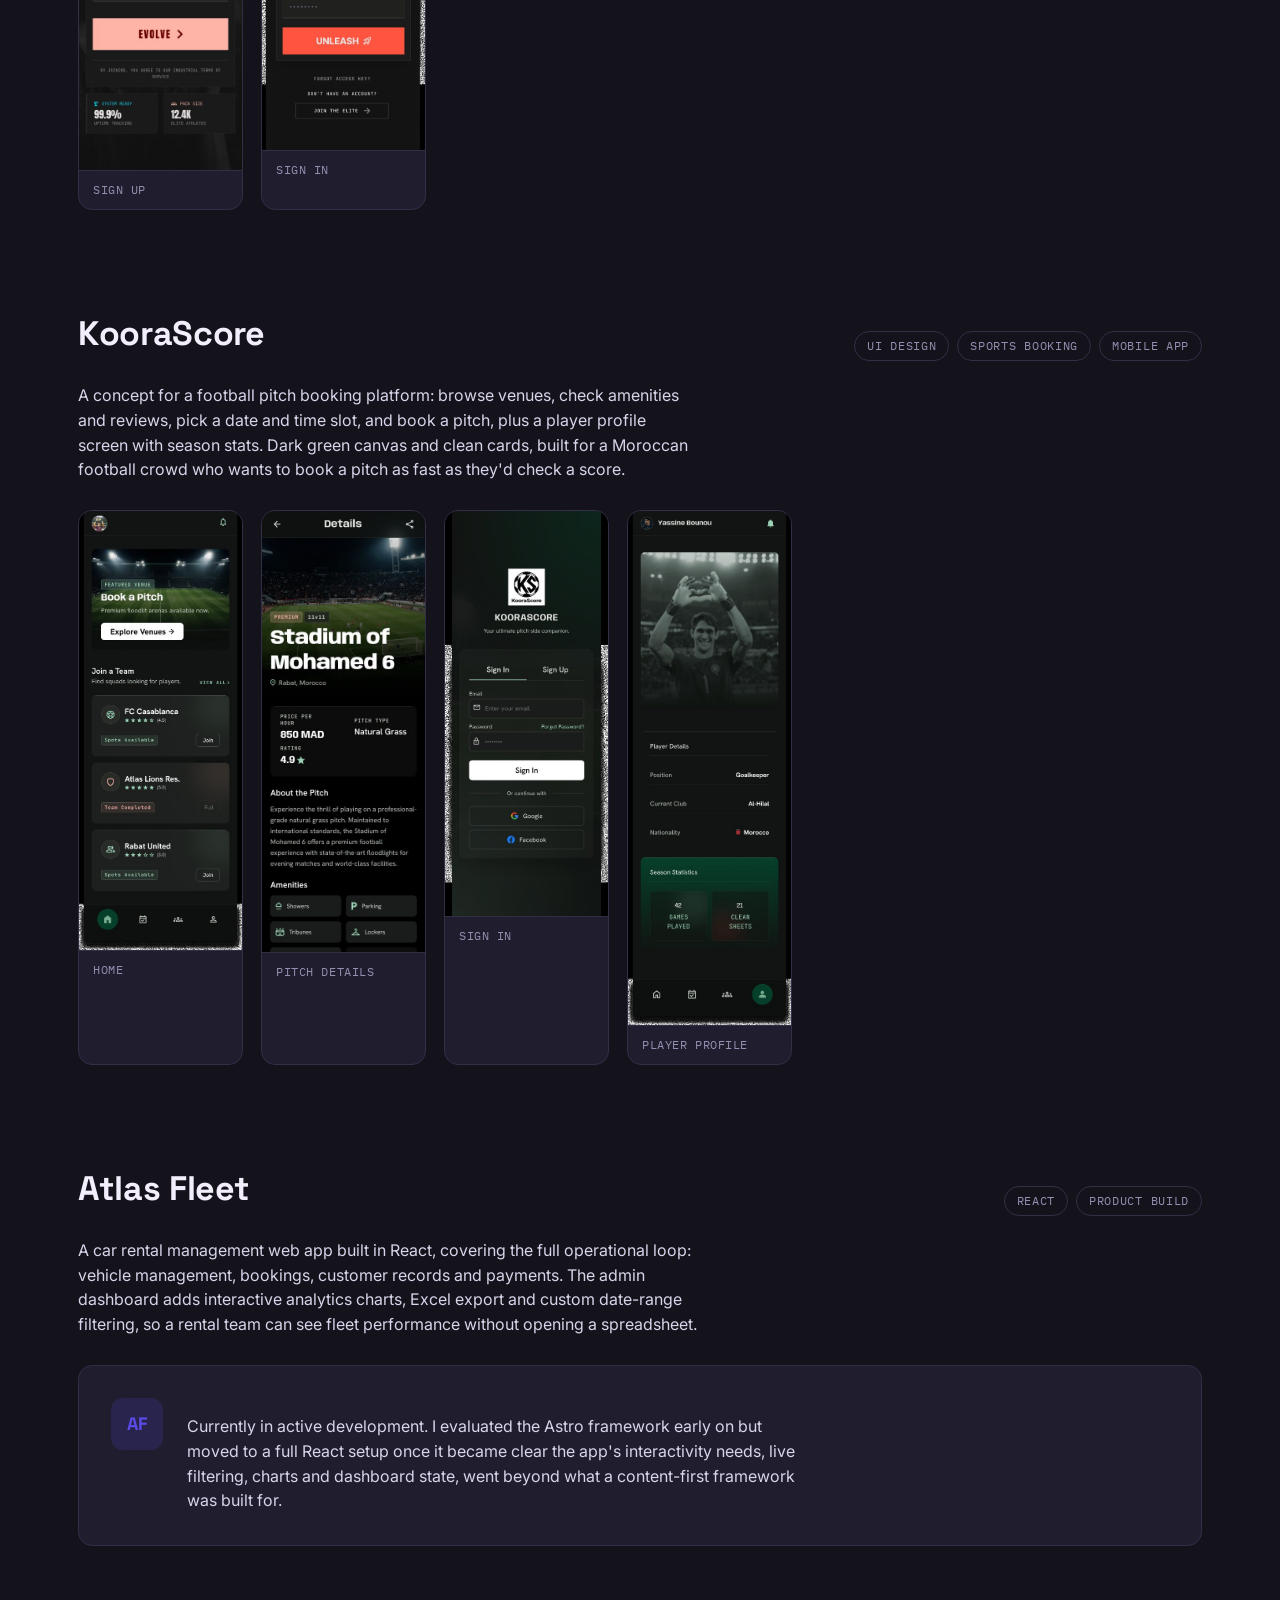
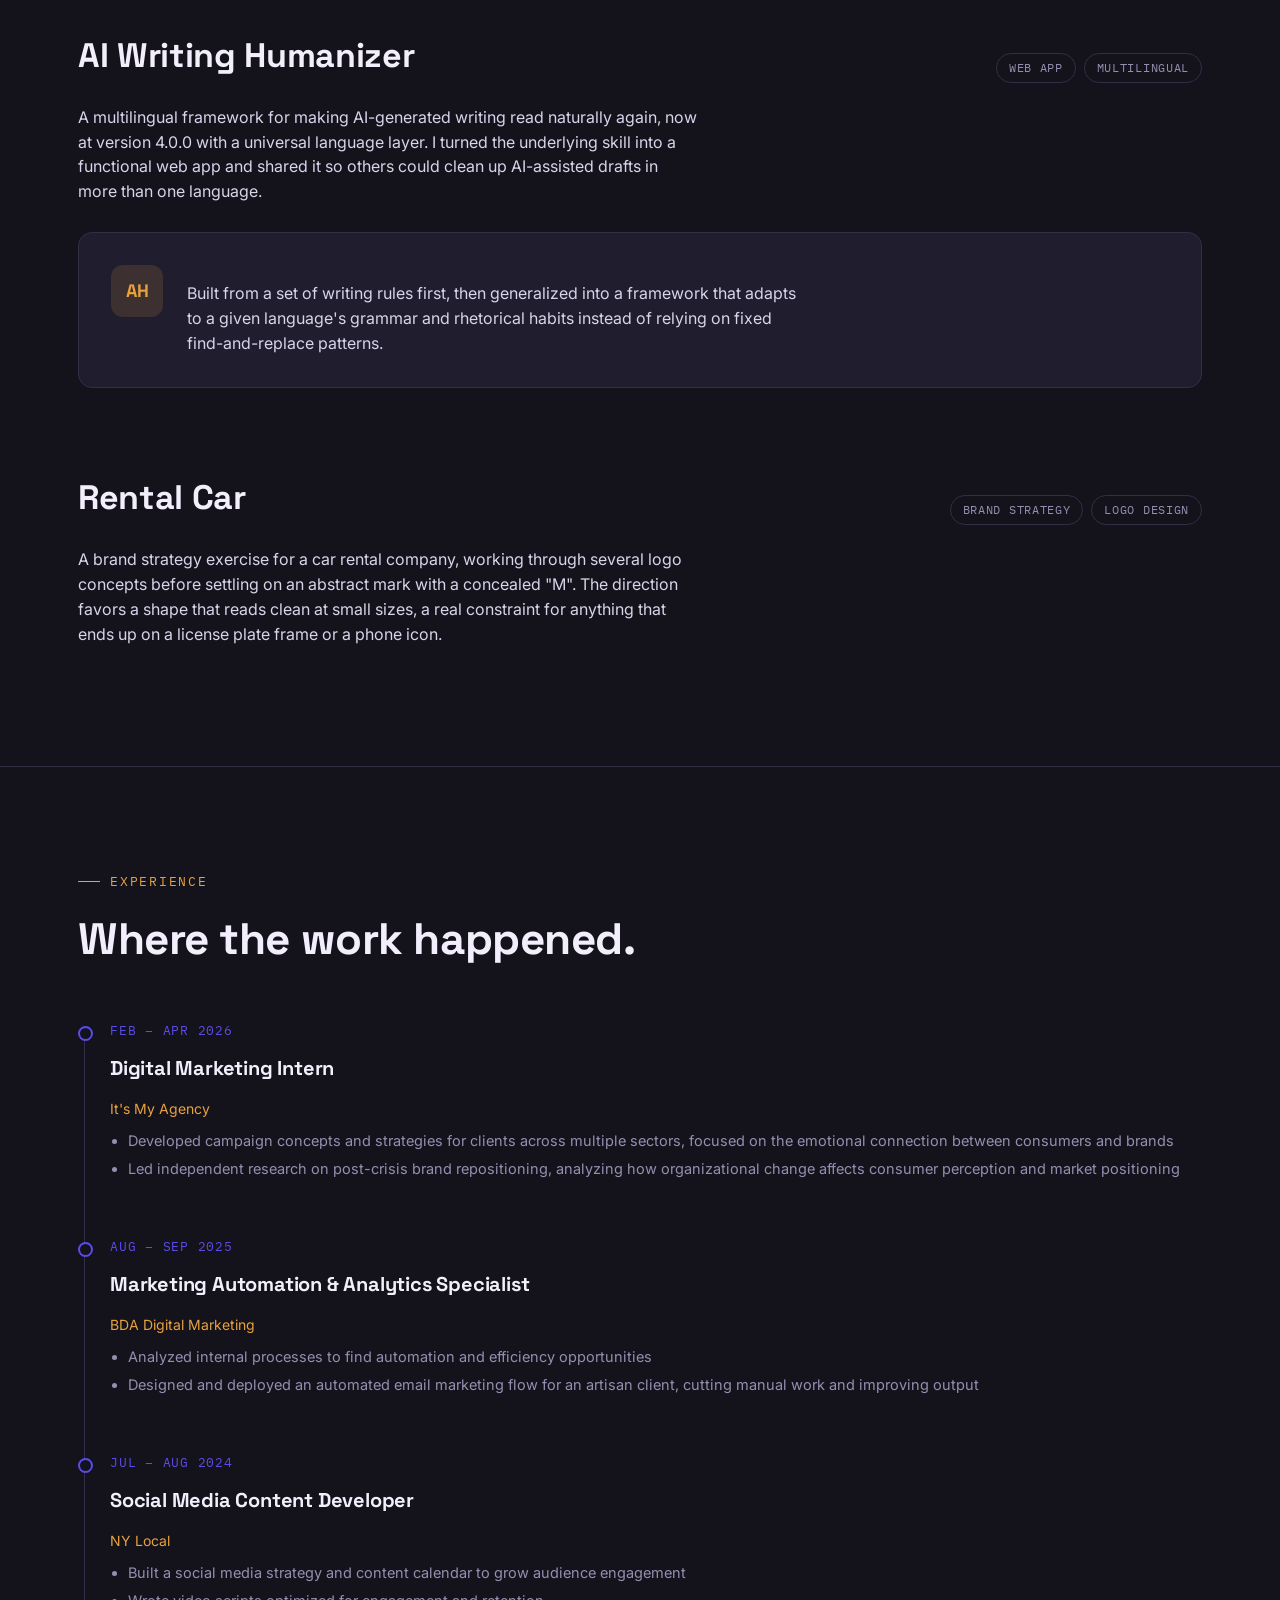
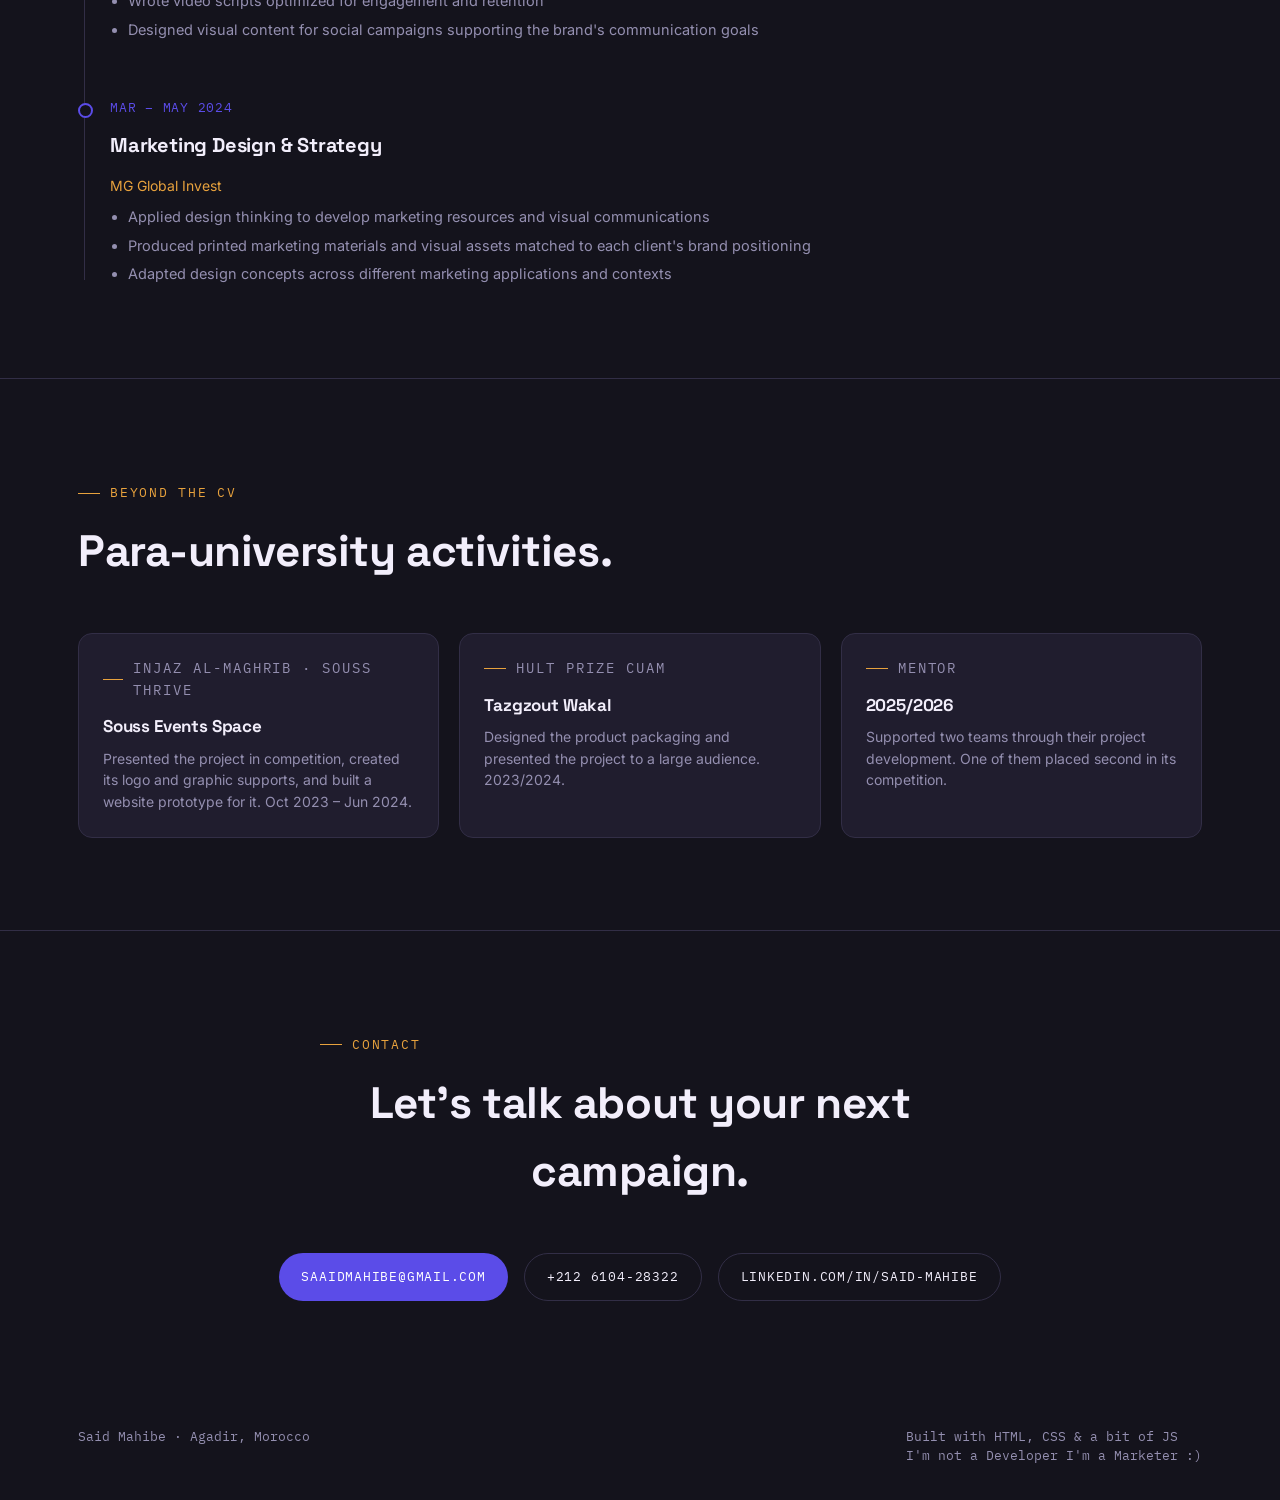
==== commit 75cf0155: "Add files via upload" ====
--- a/classic.html
+++ b/classic.html
@@ -4,7 +4,7 @@
 <meta charset="UTF-8" />
 <meta name="viewport" content="width=device-width, initial-scale=1.0" />
 <title>Said Mahibe — Digital Marketing Specialist</title>
-<meta name="description" content="Portfolio of Said Mahibe, digital marketing specialist based in Casablanca, Morocco. Campaign strategy, social media, branding and UI design work." />
+<meta name="description" content="Portfolio of Said Mahibe, digital marketing specialist based in Agadir, Morocco. Campaign strategy, social media, branding and UI design work." />
 <link rel="preconnect" href="https://fonts.googleapis.com">
 <link href="https://fonts.googleapis.com/css2?family=Space+Grotesk:wght@500;700&family=Inter:wght@400;500;600&family=IBM+Plex+Mono:wght@400;500&display=swap" rel="stylesheet">
 <link rel="stylesheet" href="style.css" />
@@ -38,7 +38,7 @@
 <header class="hero" id="top">
   <div class="wrap">
     <div class="hero-eyebrow-row">
-      <p class="eyebrow">Casablanca, Morocco</p>
+      <p class="eyebrow">Agadir, Morocco</p>
       <p class="hero-arabic">سعيد محيب — أخصائي في التسويق الرقمي</p>
     </div>
     <h1>Marketing that connects <em>brands</em> to the people who actually use them.</h1>
@@ -74,7 +74,7 @@
         <div class="about-text">
           <p>I hold a Master's degree in digital marketing with hands-on experience in campaign strategy, social media management and marketing automation. Along the way I've built a habit of digging into consumer behavior before writing a single line of content, then turning that research into strategies and visuals that a client can actually ship.</p>
           <p>Most recently, I spent three months at It's My Agency developing campaign concepts for clients across different sectors, with a focus on the emotional connection between a brand and the people it's trying to reach. That internship also became the ground for my Master's thesis on post-crisis brand repositioning: how organizational change reshapes the way consumers see a company.</p>
-          <p>I'm currently looking for an intermediate marketing role in Casablanca where I can put these fundamentals to work and keep sharpening my strategic side. Community management, digital marketing and content or brand strategy are where I'm focused.</p>
+          <p>I'm currently looking for an intermediate marketing role where I can put these fundamentals to work and keep sharpening my strategic side. Community management, digital marketing and content or brand strategy are where I'm focused.</p>
           <ul class="lang-list">
             <li><span>Amazigh</span><span>Bilingual</span></li>
             <li><span>Arabic</span><span>Bilingual</span></li>
@@ -407,7 +407,7 @@
 
 <footer>
   <div class="wrap" style="display:flex; justify-content:space-between; flex-wrap:wrap; gap:10px; width:100%;">
-    <span>Said Mahibe · Casablanca, Morocco</span>
+    <span>Said Mahibe · Agadir, Morocco</span>
     <span>Built with HTML, CSS &amp; a bit of JS <br> I'm not a Developer I'm a Marketer :)</span>
   </div>
 </footer>
